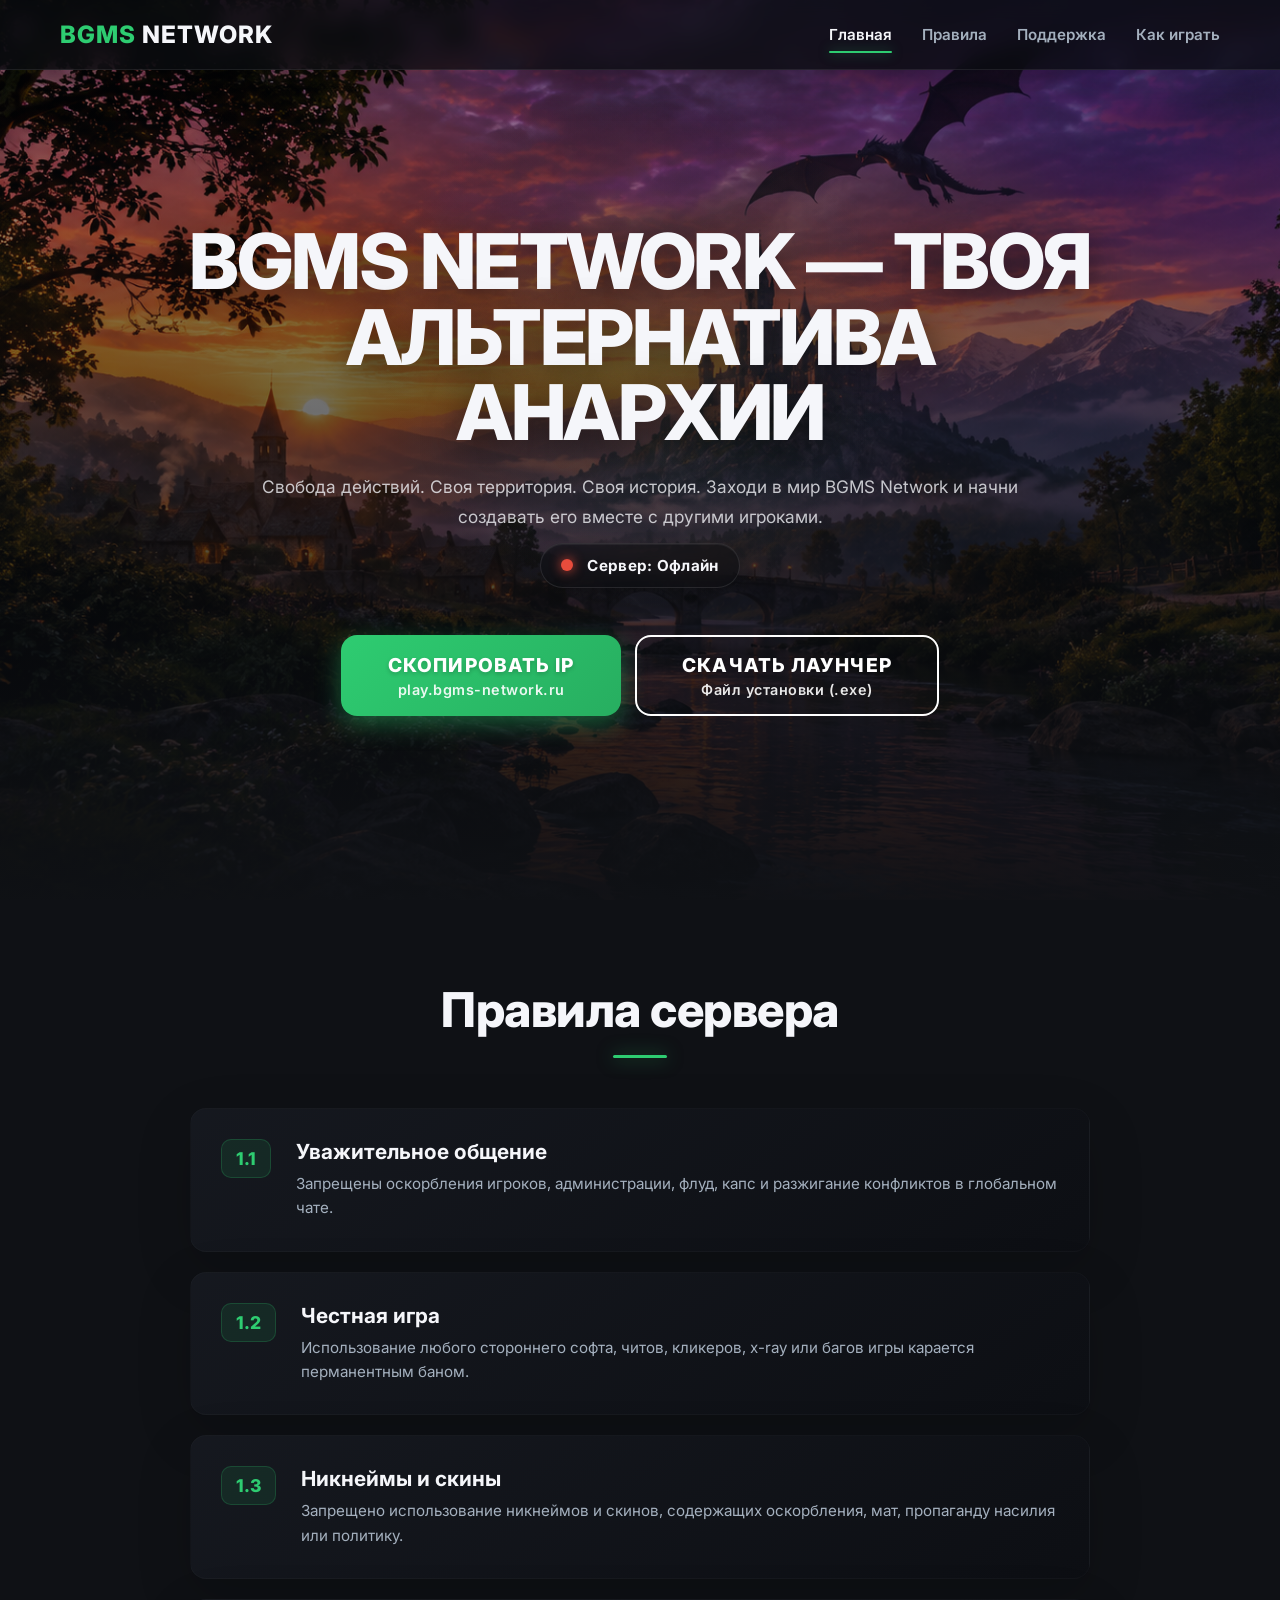
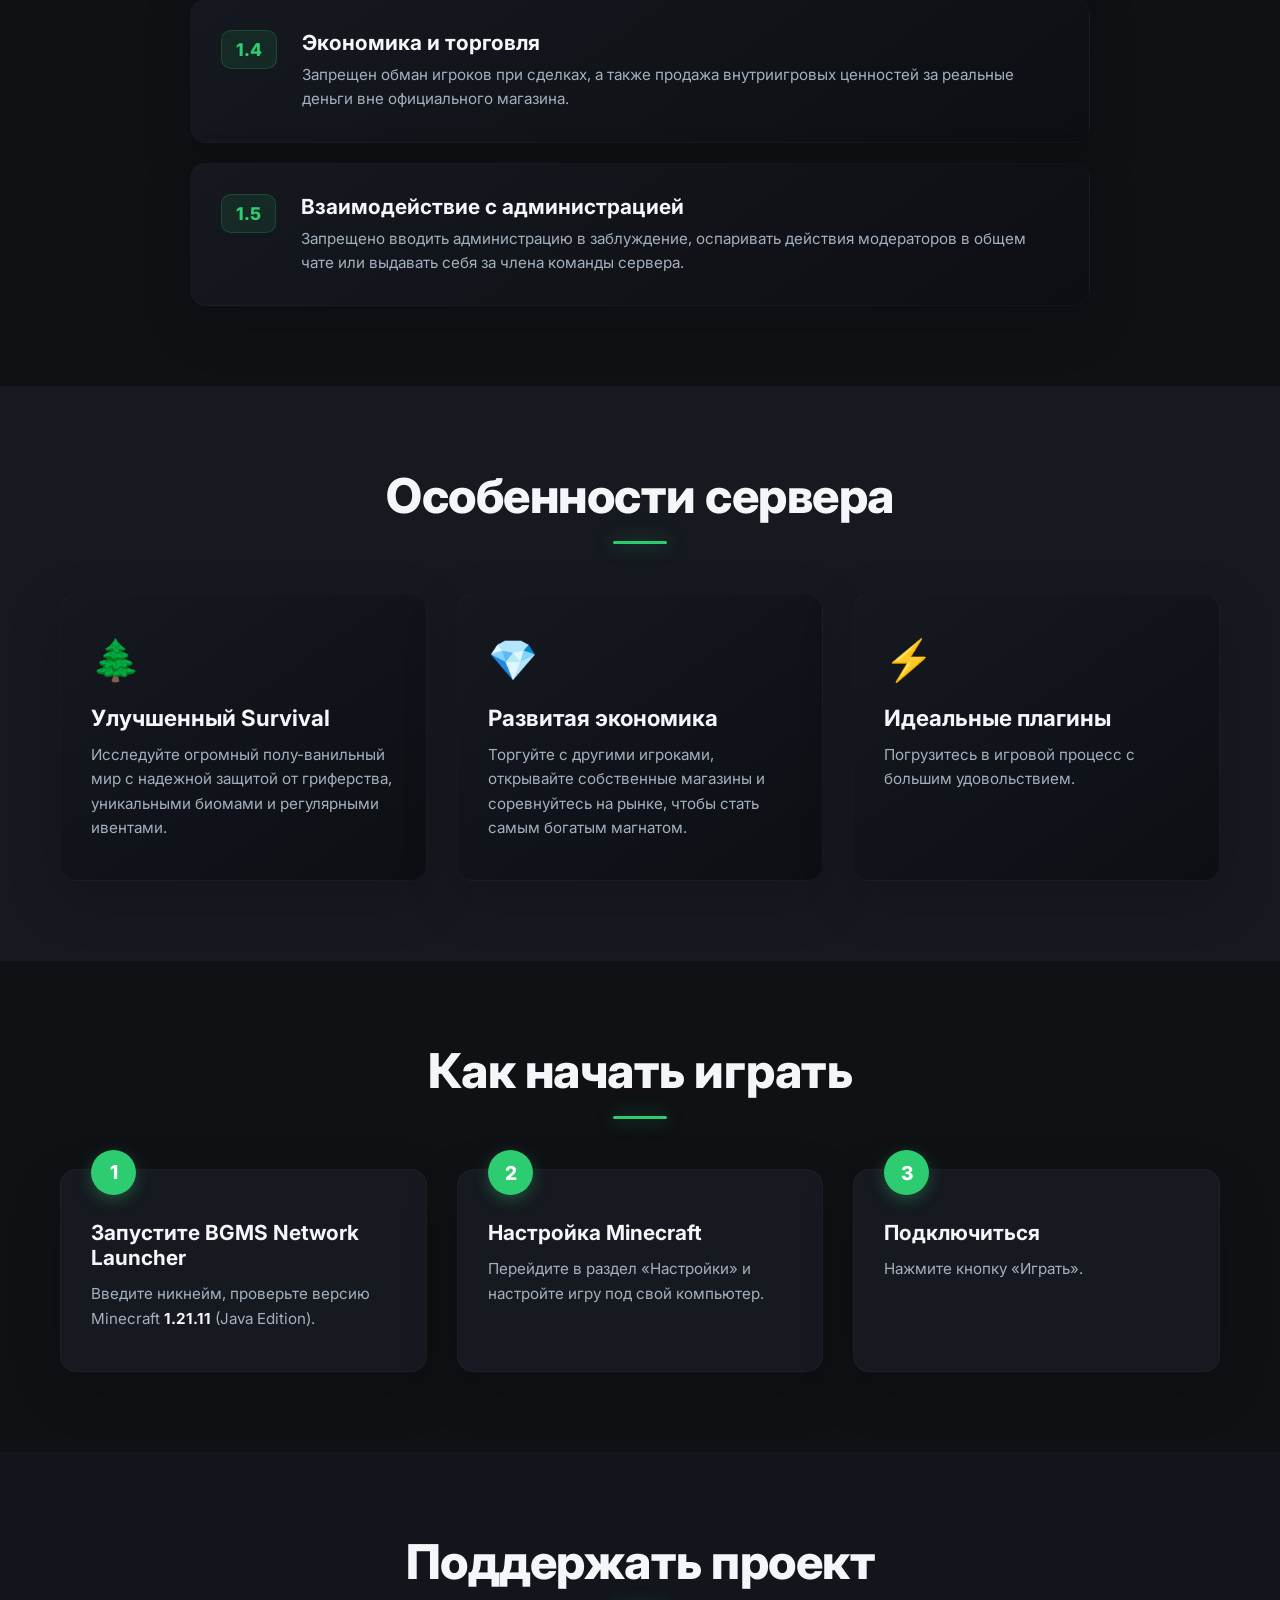
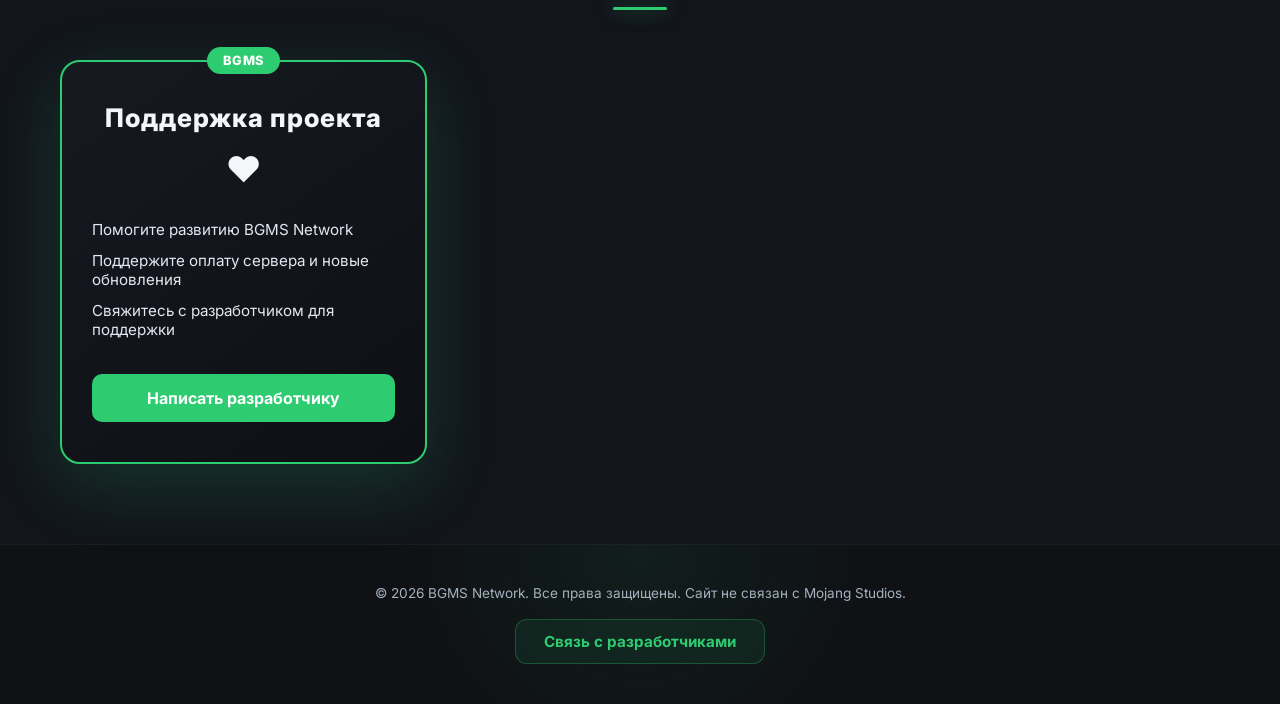
==== index.html @ 066d8127 "Update index.html" ====
<!DOCTYPE html>
<html lang="ru">
<head>
    <meta charset="UTF-8">
    <meta name="viewport" content="width=device-width, initial-scale=1.0">

    <!-- SEO -->
    <title>BGMS Network — Анархия Minecraft 1.21.11</title>
    <meta name="description" content="BGMS Network — анархия-сервер Minecraft 1.21.11. IP: play.bgms-network.ru. Свобода, экономика, PvP, гриферство.">
    <meta name="keywords" content="Minecraft, анархия, BGMS, сервер, 1.21.11, PvP, play.bgms-network.ru">
    <meta name="author" content="BGMS Network">
    <meta name="theme-color" content="#0f1115">

    <!-- Open Graph -->
    <meta property="og:type" content="website">
    <meta property="og:title" content="BGMS Network — Анархия Minecraft">
    <meta property="og:description" content="Свобода действий. Своя территория. Своя история. IP: play.bgms-network.ru">
    <meta property="og:image" content="https://bgms-network.ru/preview.png">
    <meta property="og:url" content="https://bgms-network.ru">

    <!-- Twitter Card -->
    <meta name="twitter:card" content="summary_large_image">
    <meta name="twitter:title" content="BGMS Network — Анархия Minecraft">
    <meta name="twitter:description" content="Свобода действий. Своя территория. Своя история.">
    <meta name="twitter:image" content="https://bgms-network.ru/preview.png">

    <!-- Favicon -->
    <link rel="icon" type="image/svg+xml" href="data:image/svg+xml,%3Csvg xmlns='http://www.w3.org/2000/svg' viewBox='0 0 128 128'%3E%3Crect width='128' height='128' rx='24' fill='%230f1115'/%3E%3Ctext x='64' y='76' text-anchor='middle' font-family='Arial,sans-serif' font-size='38' font-weight='800' fill='%232ecc71'%3EBGMS%3C/text%3E%3C/svg%3E">

    <!-- Google Fonts -->
    <link rel="preconnect" href="https://fonts.googleapis.com">
    <link rel="preconnect" href="https://fonts.gstatic.com" crossorigin>
    <link href="https://fonts.googleapis.com/css2?family=Inter:wght@400;600;800&display=swap" rel="stylesheet">

    <link rel="stylesheet" href="style.css">
</head>
<body>
    <header class="main-header">
        <div class="header-container">
            <div class="logo">
                <span class="logo-highlight">BGMS</span> Network
            </div>
            <nav class="nav-menu">
                <a href="#home" class="nav-link active">Главная</a>
                <a href="#rules" class="nav-link">Правила</a>
                <a href="#donate" class="nav-link">Поддержка</a>
                <a href="#how-to-join" class="nav-link">Как играть</a>
            </nav>
        </div>
    </header>

    <section id="home" class="hero-section">
        <div class="hero-overlay"></div>
        <div class="hero-content">
            <h1 class="hero-title">BGMS NETWORK — ТВОЯ АЛЬТЕРНАТИВА АНАРХИИ</h1>
            <p class="hero-subtitle">Свобода действий. Своя территория. Своя история. Заходи в мир BGMS Network и начни создавать его вместе с другими игроками.</p>

            <div class="counter-container">
                <div class="player-counter">
                    <span class="pulse-dot" id="status-dot"></span>
                    <span class="counter-text" id="server-status">Загрузка статуса...</span>
                </div>
            </div>

            <div class="cta-buttons-group">
                <div class="button-container">
                    <button class="btn-copy-ip" id="copyIpBtn" onclick="copyServerIP()">
                        <span class="btn-text">СКОПИРОВАТЬ IP</span>
                        <span class="server-ip" id="ip-display">play.bgms-network.ru</span>
                    </button>
                </div>
                <div class="button-container">
                    <a href="https://github.com/BGMSNetwork/BGMS.Network/releases/latest/download/BGMS.installer.exe"
                       class="btn-launcher"
                       download
                       rel="noopener noreferrer">
                        <span class="launcher-btn-text">Скачать лаунчер</span>
                        <span class="launcher-btn-sub">Файл установки (.exe)</span>
                    </a>
                </div>
            </div>
        </div>
    </section>

    <section id="rules" class="rules-section">
        <div class="section-container">
            <h2 class="section-title">Правила сервера</h2>
            <div class="rules-container">
                <div class="rule-item">
                    <div class="rule-num">1.1</div>
                    <div class="rule-content">
                        <h3>Уважительное общение</h3>
                        <p>Запрещены оскорбления игроков, администрации, флуд, капс и разжигание конфликтов в глобальном чате.</p>
                    </div>
                </div>
                <div class="rule-item">
                    <div class="rule-num">1.2</div>
                    <div class="rule-content">
                        <h3>Честная игра</h3>
                        <p>Использование любого стороннего софта, читов, кликеров, x-ray или багов игры карается перманентным баном.</p>
                    </div>
                </div>
                <div class="rule-item">
                    <div class="rule-num">1.3</div>
                    <div class="rule-content">
                        <h3>Никнеймы и скины</h3>
                        <p>Запрещено использование никнеймов и скинов, содержащих оскорбления, мат, пропаганду насилия или политику.</p>
                    </div>
                </div>
                <div class="rule-item">
                    <div class="rule-num">1.4</div>
                    <div class="rule-content">
                        <h3>Экономика и торговля</h3>
                        <p>Запрещен обман игроков при сделках, а также продажа внутриигровых ценностей за реальные деньги вне официального магазина.</p>
                    </div>
                </div>
                <div class="rule-item">
                    <div class="rule-num">1.5</div>
                    <div class="rule-content">
                        <h3>Взаимодействие с администрацией</h3>
                        <p>Запрещено вводить администрацию в заблуждение, оспаривать действия модераторов в общем чате или выдавать себя за члена команды сервера.</p>
                    </div>
                </div>
            </div>
        </div>
    </section>

    <section id="features" class="features-section">
        <div class="section-container">
            <h2 class="section-title">Особенности сервера</h2>
            <div class="features-grid">
                <div class="feature-card">
                    <div class="feature-icon">🌲</div>
                    <h3 class="feature-name">Улучшенный Survival</h3>
                    <p class="feature-desc">Исследуйте огромный полу-ванильный мир с надежной защитой от гриферства, уникальными биомами и регулярными ивентами.</p>
                </div>
                <div class="feature-card">
                    <div class="feature-icon">💎</div>
                    <h3 class="feature-name">Развитая экономика</h3>
                    <p class="feature-desc">Торгуйте с другими игроками, открывайте собственные магазины и соревнуйтесь на рынке, чтобы стать самым богатым магнатом.</p>
                </div>
                <div class="feature-card">
                    <div class="feature-icon">⚡</div>
                    <h3 class="feature-name">Идеальные плагины</h3>
                    <p class="feature-desc">Погрузитесь в игровой процесс с большим удовольствием.</p>
                </div>
            </div>
        </div>
    </section>

    <section id="how-to-join" class="join-section">
        <div class="section-container">
            <h2 class="section-title">Как начать играть</h2>
            <div class="steps-container">
                <div class="step-card">
                    <div class="step-number">1</div>
                    <h3 class="step-title">Запустите BGMS Network Launcher</h3>
                    <p class="step-desc">Введите никнейм, проверьте версию Minecraft <b>1.21.11</b> (Java Edition).</p>
                </div>
                <div class="step-card">
                    <div class="step-number">2</div>
                    <h3 class="step-title">Настройка Minecraft</h3>
                    <p class="step-desc">Перейдите в раздел «Настройки» и настройте игру под свой компьютер.</p>
                </div>
                <div class="step-card">
                    <div class="step-number">3</div>
                    <h3 class="step-title">Подключиться</h3>
                    <p class="step-desc">Нажмите кнопку «Играть».</p>
                </div>
            </div>
        </div>
    </section>

    <section id="donate" class="donate-section">
        <div class="section-container">
            <h2 class="section-title">Поддержать проект</h2>
            <div class="donate-grid">
                <div class="donate-card popular">
                    <div class="popular-tag">BGMS</div>
                    <div class="donate-badge">Поддержка проекта</div>
                    <div class="donate-price">❤️</div>
                    <ul class="donate-features">
                        <li>Помогите развитию BGMS Network</li>
                        <li>Поддержите оплату сервера и новые обновления</li>
                        <li>Свяжитесь с разработчиком для поддержки</li>
                    </ul>
                    <a class="btn-buy" href="https://t.me/haistevich" target="_blank" rel="noopener noreferrer">Написать разработчику</a>
                </div>
            </div>
        </div>
    </section>

    <footer class="main-footer">
        <p>&copy; 2026 BGMS Network. Все права защищены. Сайт не связан с Mojang Studios.</p>
        <a href="https://t.me/bgms_network" class="footer-contact-btn" target="_blank" rel="noopener noreferrer">
            <span>Связь с разработчиками</span>
        </a>
    </footer>

    <script>
        /* ===== КОНФИГ ===== */
        const SERVER_DOMAIN = "play.bgms-network.ru";
        const SERVER_PORT = 25565;
        const SERVER_FULL = SERVER_DOMAIN;
        const STATUS_REFRESH_MS = 60000;

        /* ===== КОПИРОВАНИЕ IP ===== */
        function copyServerIP() {
            const showCopied = () => {
                const ipEl = document.getElementById('ip-display');
                if (!ipEl) return;
                const original = ipEl.innerText;
                ipEl.innerText = "IP скопирован!";
                ipEl.style.color = "#2ecc71";
                setTimeout(() => {
                    ipEl.innerText = original;
                    ipEl.style.color = "";
                }, 2000);
            };

            const fallbackCopy = () => {
                const ta = document.createElement('textarea');
                ta.value = SERVER_FULL;
                ta.style.position = 'fixed';
                ta.style.opacity = '0';
                document.body.appendChild(ta);
                ta.select();
                try { document.execCommand('copy'); showCopied(); }
                catch (e) { console.error('Copy failed', e); }
                document.body.removeChild(ta);
            };

            if (navigator.clipboard && window.isSecureContext) {
                navigator.clipboard.writeText(SERVER_FULL).then(showCopied).catch(fallbackCopy);
            } else {
                fallbackCopy();
            }
        }

        /* ===== СТАТУС СЕРВЕРА (2 API + fallback) ===== */
        async function fetchStatus(host, port) {
            // API 1: mcsrvstat.us
            try {
                const r = await fetch(`https://api.mcsrvstat.us/3/${host}:${port}`, { cache: 'no-store' });
                if (r.ok) {
                    const d = await r.json();
                    if (typeof d.online === 'boolean') {
                        return {
                            online: d.online,
                            players: d.players ? { online: d.players.online, max: d.players.max } : null
                        };
                    }
                }
            } catch (e) { /* ignore */ }

            // API 2: mcstatus.io (fallback)
            try {
                const r = await fetch(`https://api.mcstatus.io/v2/status/java/${host}:${port}`, { cache: 'no-store' });
                if (r.ok) {
                    const d = await r.json();
                    return {
                        online: d.online,
                        players: d.players ? { online: d.players.online, max: d.players.max } : null
                    };
                }
            } catch (e) { /* ignore */ }

            return { online: false };
        }

        function setStatus(online, onlinePlayers = 0, maxPlayers = 0) {
            const textEl = document.getElementById('server-status');
            const dotEl = document.getElementById('status-dot');
            if (!textEl || !dotEl) return;

            if (online) {
                textEl.innerHTML = `В сети: <strong>${onlinePlayers}/${maxPlayers}</strong> игроков`;
                dotEl.style.backgroundColor = '#2ecc71';
                dotEl.style.boxShadow = '0 0 12px #2ecc71';
                dotEl.classList.remove('offline');
            } else {
                textEl.innerHTML = `Сервер: <strong>Офлайн</strong>`;
                dotEl.style.backgroundColor = '#e74c3c';
                dotEl.style.boxShadow = '0 0 12px #e74c3c';
                dotEl.classList.add('offline');
            }
        }

        async function updateServerStatus() {
            const data = await fetchStatus(SERVER_DOMAIN, SERVER_PORT);
            if (data.online) {
                const p = data.players || { online: 0, max: 0 };
                setStatus(true, p.online, p.max);
            } else {
                setStatus(false);
            }
        }

        updateServerStatus();
        setInterval(updateServerStatus, STATUS_REFRESH_MS);
    </script>
</body>
</html>
---- style.css ----
/* ===== БАЗА ===== */
:root {
    --bg-dark: #0f1115;
    --bg-card: #161920;
    --bg-nav: rgba(15, 17, 21, 0.95);
    --primary: #2ecc71;
    --primary-hover: #27ae60;
    --text-main: #f5f6fa;
    --text-muted: #a4b0be;
    --font-sans: 'Inter', sans-serif;
    --transition-smooth: all 0.3s cubic-bezier(0.4, 0, 0.2, 1);
}

* {
    margin: 0;
    padding: 0;
    box-sizing: border-box;
}

html {
    scroll-behavior: smooth;
    font-family: var(--font-sans);
    background-color: var(--bg-dark);
    color: var(--text-main);
}

body {
    overflow-x: hidden;
    background: radial-gradient(circle at 50% -10%, rgba(46, 204, 113, .10), transparent 34%), var(--bg-dark);
}

.section-container {
    max-width: 1200px;
    margin: 0 auto;
    padding: 80px 20px;
}

.section-title {
    font-size: clamp(2rem, 4vw, 3rem);
    font-weight: 800;
    text-align: center;
    margin-bottom: 50px;
    letter-spacing: -0.5px;
}

.section-title::after {
    content: "";
    display: block;
    width: 54px;
    height: 3px;
    margin: 16px auto 0;
    border-radius: 99px;
    background: var(--primary);
    box-shadow: 0 0 18px rgba(46, 204, 113, .55);
}

/* ===== ХЕДЕР ===== */
.main-header {
    position: fixed;
    top: 0;
    left: 0;
    width: 100%;
    background: rgba(10, 12, 16, .78);
    backdrop-filter: blur(10px);
    z-index: 1000;
    border-bottom: 1px solid rgba(255, 255, 255, .08);
    box-shadow: 0 12px 40px rgba(0, 0, 0, .18);
}

.header-container {
    max-width: 1200px;
    margin: 0 auto;
    padding: 20px;
    display: flex;
    justify-content: space-between;
    align-items: center;
}

.logo {
    font-size: 1.5rem;
    font-weight: 800;
    letter-spacing: 1px;
    text-transform: uppercase;
}

.logo-highlight {
    color: var(--primary);
}

.nav-menu {
    display: flex;
    gap: 30px;
}

.nav-link {
    color: var(--text-muted);
    text-decoration: none;
    font-weight: 600;
    font-size: 0.95rem;
    transition: var(--transition-smooth);
    position: relative;
}

.nav-link::after {
    content: "";
    position: absolute;
    left: 0;
    right: 0;
    bottom: -9px;
    height: 2px;
    border-radius: 99px;
    background: var(--primary);
    transform: scaleX(0);
    transition: transform .25s ease;
    box-shadow: 0 0 12px rgba(46, 204, 113, .55);
}

.nav-link:hover,
.nav-link.active {
    color: var(--text-main);
}

.nav-link:hover::after,
.nav-link.active::after {
    transform: scaleX(1);
}

/* ===== HERO ===== */
.hero-section {
    position: relative;
    min-height: 100vh;
    display: flex;
    align-items: center;
    justify-content: center;
    text-align: center;
    padding: 120px 20px 80px;
    /* ИСПРАВЛЕНО: градиент как fallback + картинка сверху */
    background-color: #1a1d24;
    background-image: url('landscape.png'), linear-gradient(135deg, #e67e22 0%, #8e44ad 100%);
    background-size: cover, cover;
    background-position: center, center;
    background-repeat: no-repeat, no-repeat;
    background-attachment: fixed, fixed;
}

.hero-overlay {
    position: absolute;
    top: 0;
    left: 0;
    width: 100%;
    height: 100%;
    background:
        radial-gradient(circle at 50% 38%, rgba(46, 204, 113, .08), transparent 32%),
        linear-gradient(180deg, rgba(8, 10, 14, .24), rgba(8, 10, 14, .72) 66%, rgba(15, 17, 21, .98));
    z-index: 1;
}

.hero-content {
    position: relative;
    max-width: 980px;
    padding: 32px 18px;
    z-index: 2;
    display: flex;
    flex-direction: column;
    align-items: center;
}

.hero-title {
    font-size: clamp(2.7rem, 6vw, 5.5rem);
    line-height: .98;
    letter-spacing: -2.5px;
    text-transform: uppercase;
    text-shadow: 0 8px 35px rgba(0, 0, 0, .55);
    margin-bottom: 22px;
    font-weight: 800;
}

.hero-subtitle {
    max-width: 760px;
    margin: 0 auto 10px;
    font-size: 1.08rem;
    line-height: 1.75;
    color: rgba(245, 246, 250, .78);
}

/* ===== СЧЁТЧИК ===== */
.counter-container {
    width: 100%;
    display: flex;
    justify-content: center;
    margin-bottom: 25px;
}

.player-counter {
    display: inline-flex;
    align-items: center;
    gap: 14px;
    padding: 12px 20px;
    border: 1px solid rgba(255, 255, 255, .10);
    border-radius: 999px;
    background: rgba(9, 12, 16, .48);
    backdrop-filter: blur(14px);
    box-shadow: inset 0 1px 0 rgba(255, 255, 255, .05), 0 10px 35px rgba(0, 0, 0, .22);
}

.counter-text {
    font-size: .95rem;
    font-weight: 700;
    letter-spacing: .3px;
}

.pulse-dot {
    width: 12px;
    height: 12px;
    border-radius: 50%;
    position: relative;
    background-color: #2ecc71;
    box-shadow: 0 0 10px #2ecc71, 0 0 20px #2ecc71;
    animation: glow-pulse 1.5s infinite alternate;
}

.pulse-dot.offline {
    background-color: #ff4757;
    box-shadow: 0 0 10px #ff4757;
    animation: none;
}

@keyframes glow-pulse {
    0% {
        transform: scale(0.9);
        box-shadow: 0 0 5px rgba(46, 204, 113, 0.6), 0 0 10px rgba(46, 204, 113, 0.4);
    }
    100% {
        transform: scale(1.1);
        box-shadow: 0 0 15px rgba(46, 204, 113, 1), 0 0 25px rgba(46, 204, 113, 0.8);
    }
}

/* ===== КНОПКИ CTA ===== */
.cta-buttons-group {
    display: flex;
    gap: 14px;
    justify-content: center;
    align-items: center;
    margin-top: 22px;
}

.btn-copy-ip,
.btn-launcher {
    position: relative;
    overflow: hidden;
    min-height: 76px;
    min-width: 280px;
    border-radius: 16px;
    display: flex;
    flex-direction: column;
    align-items: center;
    justify-content: center;
    font-family: var(--font-sans);
    transition: all 0.3s cubic-bezier(0.4, 0, 0.2, 1);
}

.btn-copy-ip {
    background: linear-gradient(135deg, #2ecc71, #27ae60);
    color: #ffffff;
    border: none;
    cursor: pointer;
    padding: 18px 45px;
    box-shadow: 0 8px 25px rgba(46, 204, 113, 0.4);
}

.btn-copy-ip:hover {
    transform: translateY(-4px);
    box-shadow: 0 15px 35px rgba(46, 204, 113, 0.6);
    filter: brightness(1.1);
}

.btn-launcher {
    background: transparent;
    color: #ffffff;
    border: 2px solid #ffffff;
    padding: 16px 45px;
    cursor: pointer;
    text-decoration: none;
    outline: none;
}

.btn-launcher:hover {
    background-color: #ffffff;
    color: #12151c;
    transform: translateY(-4px);
    box-shadow: 0 15px 30px rgba(255, 255, 255, 0.2);
}

.btn-copy-ip:active,
.btn-launcher:active {
    transform: translateY(-1px);
}

.btn-copy-ip::before,
.btn-launcher::before {
    content: "";
    position: absolute;
    inset: 0;
    background: linear-gradient(110deg, transparent 25%, rgba(255, 255, 255, .16) 48%, transparent 70%);
    transform: translateX(-120%);
    transition: transform .65s ease;
}

.btn-copy-ip:hover::before,
.btn-launcher:hover::before {
    transform: translateX(120%);
}

.btn-text,
.launcher-btn-text {
    font-size: 1.2rem;
    font-weight: 800;
    text-transform: uppercase;
    letter-spacing: 1.1px;
    text-shadow: 0 2px 4px rgba(0, 0, 0, 0.2);
    position: relative;
    z-index: 1;
}

.server-ip,
.launcher-btn-sub {
    font-size: 0.9rem;
    opacity: 0.9;
    margin-top: 4px;
    font-weight: 600;
    letter-spacing: 0.5px;
    position: relative;
    z-index: 1;
}

/* ===== ПРАВИЛА ===== */
.rules-section {
    background-color: var(--bg-dark);
}

.rules-container {
    max-width: 900px;
    margin: 0 auto;
    display: flex;
    flex-direction: column;
    gap: 20px;
}

.rule-item {
    display: flex;
    align-items: flex-start;
    gap: 25px;
    background: linear-gradient(145deg, rgba(22, 25, 32, .97), rgba(13, 15, 20, .97));
    padding: 30px;
    border-radius: 16px;
    border: 1px solid rgba(255, 255, 255, 0.02);
    transition: var(--transition-smooth);
    box-shadow: 0 18px 55px rgba(0, 0, 0, .16);
    backdrop-filter: blur(10px);
}

.rule-item:hover {
    border-color: rgba(46, 204, 113, 0.15);
    transform: translateX(5px);
}

.rule-num {
    background-color: rgba(46, 204, 113, 0.1);
    color: var(--primary);
    font-weight: 800;
    font-size: 1.1rem;
    padding: 8px 14px;
    border-radius: 10px;
    border: 1px solid rgba(46, 204, 113, 0.2);
    white-space: nowrap;
}

.rule-content h3 {
    font-size: 1.3rem;
    font-weight: 700;
    margin-bottom: 8px;
    color: var(--text-main);
}

.rule-content p {
    color: var(--text-muted);
    font-size: 0.95rem;
    line-height: 1.6;
}

/* ===== ФИЧИ ===== */
.features-section {
    background-color: var(--bg-card);
}

.features-grid {
    display: grid;
    grid-template-columns: repeat(3, 1fr);
    gap: 30px;
}

.feature-card {
    background: linear-gradient(145deg, rgba(22, 25, 32, .97), rgba(13, 15, 20, .97));
    padding: 40px 30px;
    border-radius: 16px;
    border: 1px solid rgba(255, 255, 255, 0.03);
    transition: var(--transition-smooth);
    box-shadow: 0 18px 55px rgba(0, 0, 0, .16);
    backdrop-filter: blur(10px);
}

.feature-card:hover {
    transform: translateY(-5px);
    border-color: rgba(46, 204, 113, 0.2);
    box-shadow: 0 24px 65px rgba(0, 0, 0, .28);
}

.feature-icon {
    font-size: 2.5rem;
    margin-bottom: 20px;
}

.feature-name {
    font-size: 1.4rem;
    font-weight: 700;
    margin-bottom: 12px;
}

.feature-desc {
    color: var(--text-muted);
    font-size: 0.95rem;
    line-height: 1.6;
}

/* ===== ШАГИ ===== */
.steps-container {
    display: flex;
    justify-content: space-between;
    gap: 30px;
}

.step-card {
    flex: 1;
    background-color: var(--bg-card);
    padding: 40px 30px;
    border-radius: 16px;
    position: relative;
    border: 1px solid rgba(255, 255, 255, 0.03);
    box-shadow: 0 18px 55px rgba(0, 0, 0, .16);
    backdrop-filter: blur(10px);
    transition: var(--transition-smooth);
}

.step-card:hover {
    box-shadow: 0 24px 65px rgba(0, 0, 0, .28);
}

.step-number {
    position: absolute;
    top: -20px;
    left: 30px;
    width: 45px;
    height: 45px;
    background-color: var(--primary);
    color: #fff;
    font-weight: 800;
    font-size: 1.2rem;
    display: flex;
    align-items: center;
    justify-content: center;
    border-radius: 50%;
    box-shadow: 0 5px 15px rgba(46, 204, 113, 0.3);
}

.step-title {
    font-size: 1.3rem;
    font-weight: 700;
    margin-top: 10px;
    margin-bottom: 12px;
}

.step-desc {
    color: var(--text-muted);
    font-size: 0.95rem;
    line-height: 1.6;
}

.step-desc b {
    color: var(--text-main);
}

/* ===== ДОНАТ ===== */
.donate-section {
    background-color: #12151c;
}

.donate-grid {
    display: grid;
    grid-template-columns: repeat(3, 1fr);
    gap: 30px;
    align-items: stretch;
}

.donate-card {
    background: linear-gradient(145deg, rgba(22, 25, 32, .97), rgba(13, 15, 20, .97));
    border-radius: 20px;
    padding: 40px 30px;
    border: 1px solid rgba(255, 255, 255, 0.02);
    display: flex;
    flex-direction: column;
    align-items: center;
    text-align: center;
    position: relative;
    transition: var(--transition-smooth);
    box-shadow: 0 18px 55px rgba(0, 0, 0, .16);
    backdrop-filter: blur(10px);
}

.donate-card:hover {
    transform: translateY(-8px);
    border-color: rgba(255, 255, 255, 0.08);
    box-shadow: 0 24px 65px rgba(0, 0, 0, .28);
}

.donate-card.popular {
    border: 2px solid var(--primary);
    box-shadow: 0 20px 70px rgba(46, 204, 113, .18);
    background-color: #1a1e27;
}

.popular-tag {
    position: absolute;
    top: -15px;
    background-color: var(--primary);
    color: #fff;
    font-size: 0.8rem;
    font-weight: 800;
    text-transform: uppercase;
    padding: 6px 16px;
    border-radius: 50px;
    letter-spacing: 0.5px;
}

.donate-badge {
    font-size: 1.6rem;
    font-weight: 800;
    letter-spacing: 1px;
    margin-bottom: 15px;
}

.donate-price {
    font-size: 2.2rem;
    font-weight: 800;
    color: var(--text-main);
    margin-bottom: 30px;
}

.donate-price span {
    font-size: 1rem;
    color: var(--text-muted);
    font-weight: 400;
}

.donate-features {
    list-style: none;
    width: 100%;
    margin-bottom: 35px;
    display: flex;
    flex-direction: column;
    gap: 12px;
    text-align: left;
}

.donate-features li {
    font-size: 0.95rem;
    color: #e2e8f0;
}

.btn-buy {
    width: 100%;
    padding: 14px;
    border-radius: 10px;
    border: 1px solid rgba(255, 255, 255, 0.1);
    background-color: rgba(255, 255, 255, 0.03);
    color: var(--text-main);
    font-family: var(--font-sans);
    font-size: 1rem;
    font-weight: 700;
    cursor: pointer;
    margin-top: auto;
    transition: var(--transition-smooth);
    text-decoration: none;
    display: inline-block;
    text-align: center;
}

.donate-card:hover .btn-buy {
    background-color: var(--text-main);
    color: var(--bg-dark);
}

.donate-card.popular .btn-buy {
    background-color: var(--primary);
    color: #fff;
    border: none;
}

.donate-card.popular:hover .btn-buy {
    background-color: var(--primary-hover);
}

/* ===== ФУТЕР ===== */
.main-footer {
    text-align: center;
    padding: 40px 20px;
    border-top: 1px solid rgba(255, 255, 255, 0.05);
    background: radial-gradient(circle at 50% 0, rgba(46, 204, 113, .07), transparent 35%), var(--bg-dark);
}

.main-footer p {
    color: var(--text-muted);
    font-size: 0.85rem;
    margin-bottom: 18px;
}

/* ИСПРАВЛЕНО: добавлен стиль для кнопки футера */
.footer-contact-btn {
    display: inline-block;
    padding: 12px 28px;
    border-radius: 12px;
    border: 1px solid rgba(46, 204, 113, 0.3);
    background: rgba(46, 204, 113, 0.08);
    color: var(--primary);
    font-weight: 700;
    font-size: 0.95rem;
    text-decoration: none;
    transition: var(--transition-smooth);
}

.footer-contact-btn:hover {
    background: var(--primary);
    color: #fff;
    transform: translateY(-2px);
    box-shadow: 0 10px 25px rgba(46, 204, 113, 0.3);
}

/* ===== АДАПТИВНОСТЬ ===== */
@media (max-width: 992px) {
    .features-grid {
        grid-template-columns: repeat(2, 1fr);
    }

    .steps-container {
        flex-direction: column;
        gap: 50px;
    }

    .donate-grid {
        grid-template-columns: 1fr;
        gap: 40px;
    }

    .hero-title {
        font-size: 2.8rem;
    }
}

@media (max-width: 768px) {
    .header-container {
        flex-direction: column;
        gap: 15px;
    }

    .nav-menu {
        gap: 20px;
        flex-wrap: wrap;
        justify-content: center;
    }

    .features-grid {
        grid-template-columns: 1fr;
    }

    .hero-title {
        font-size: 2.2rem;
        letter-spacing: -1.2px;
    }

    .hero-subtitle {
        font-size: .98rem;
        line-height: 1.6;
    }

    .player-counter {
        padding: 10px 15px;
    }

    .section-title {
        font-size: 2rem;
    }

    .cta-buttons-group {
        flex-direction: column;
        width: 100%;
    }

    .btn-copy-ip,
    .btn-launcher {
        width: 100%;
        min-width: unset;
    }
}

@media (max-width: 680px) {
    .server-mode-card {
        height: 130px;
    }
}
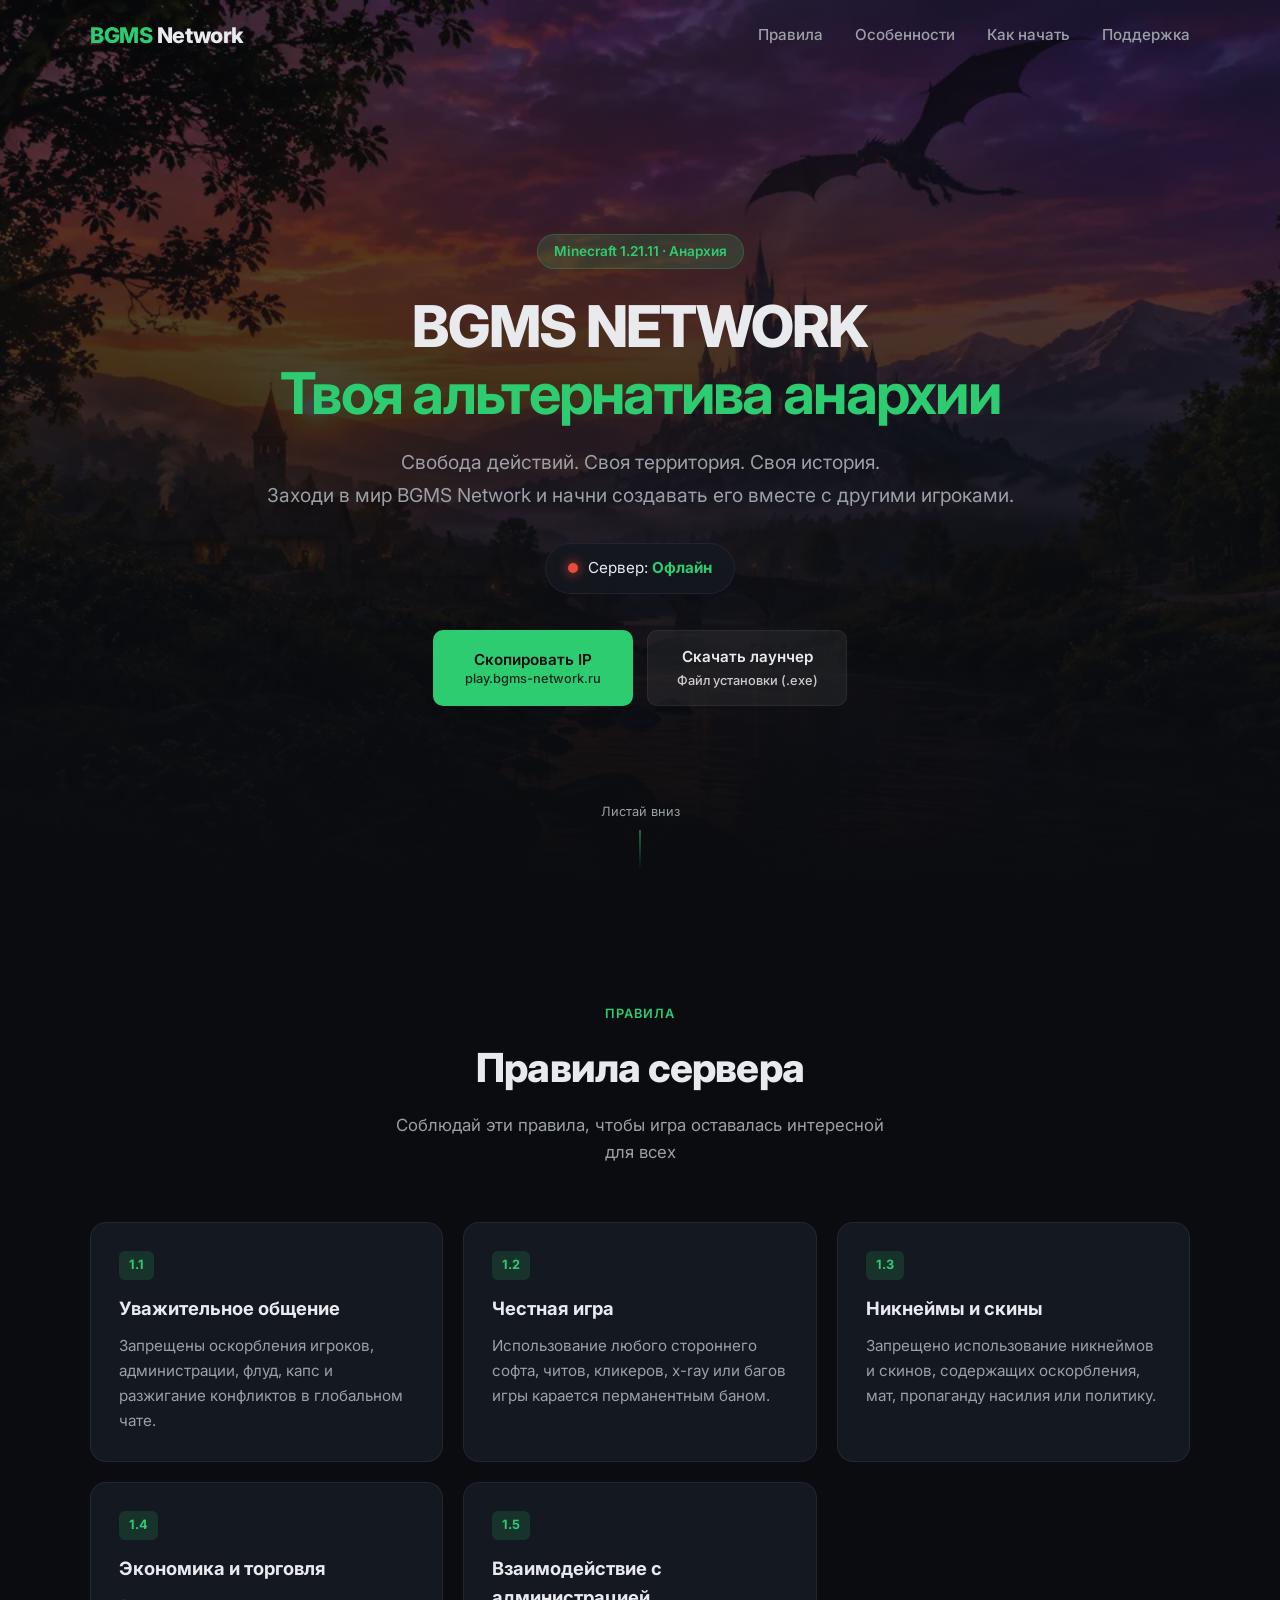
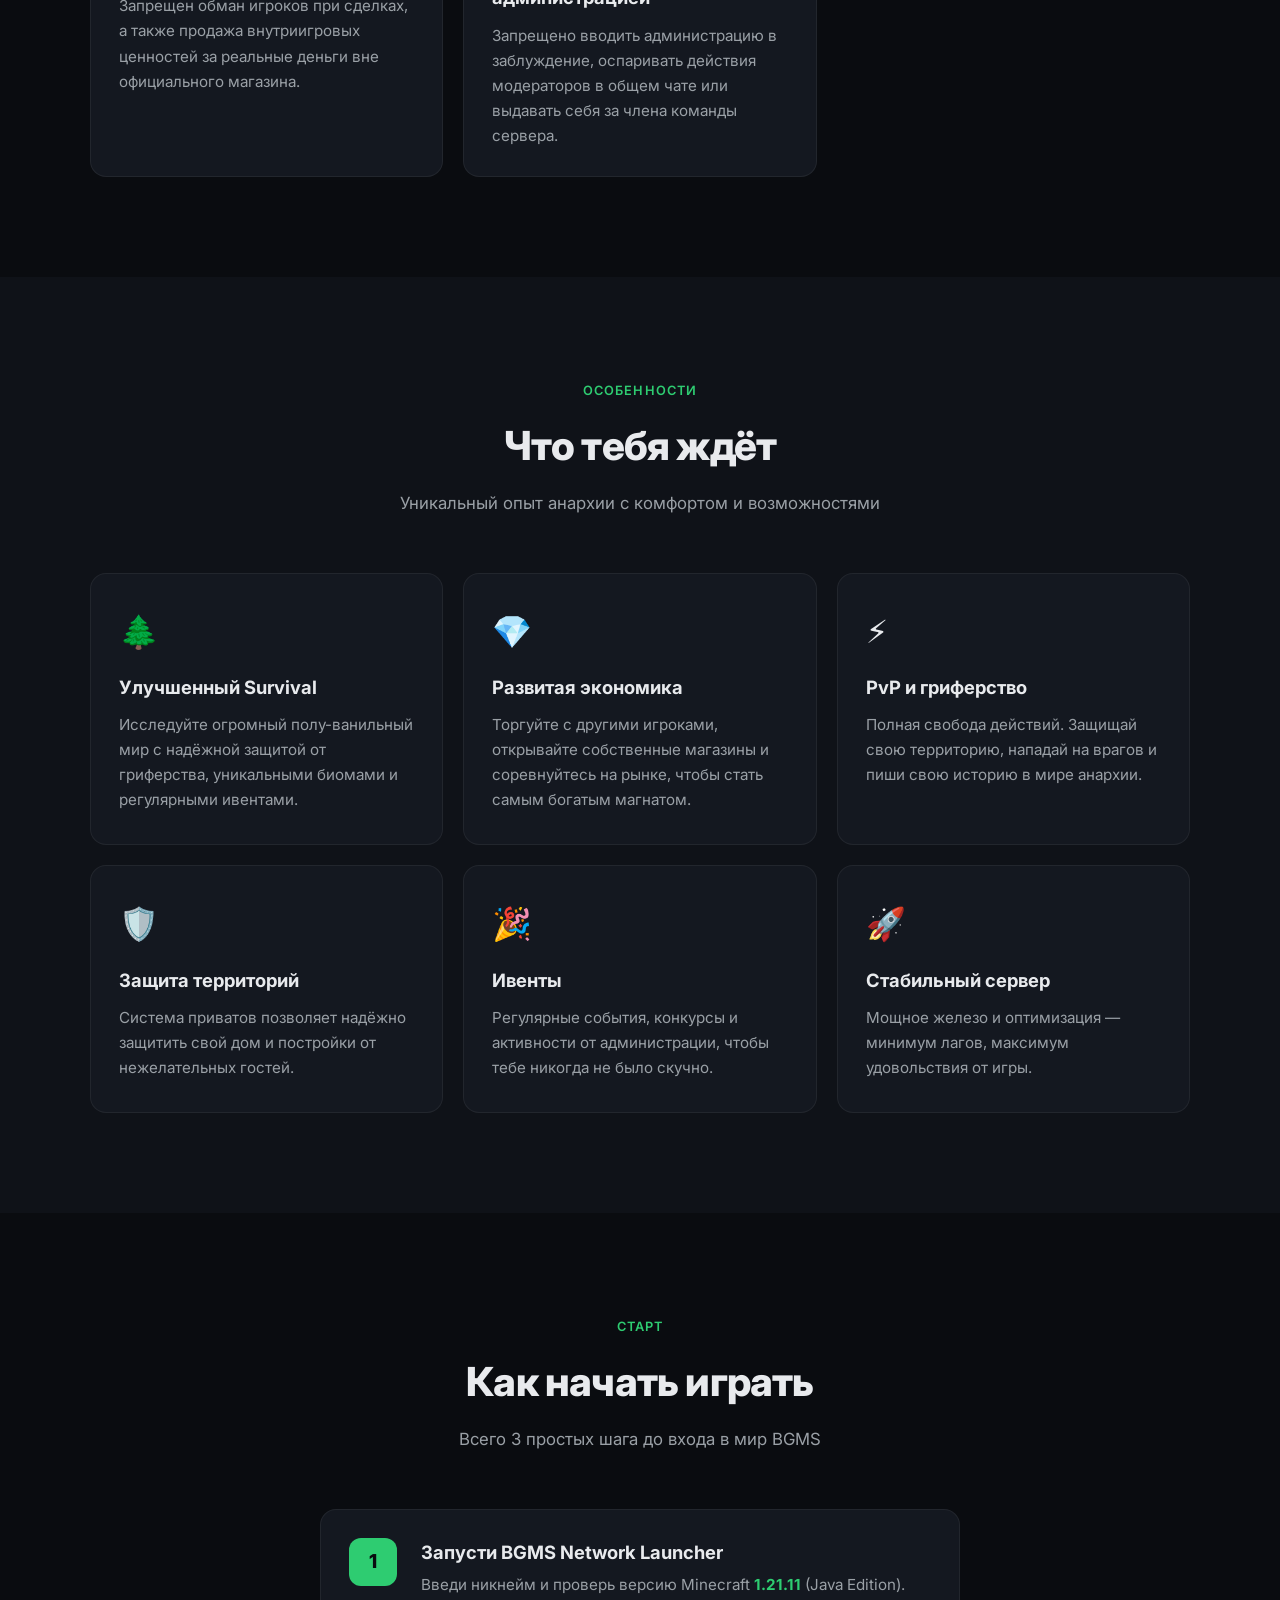
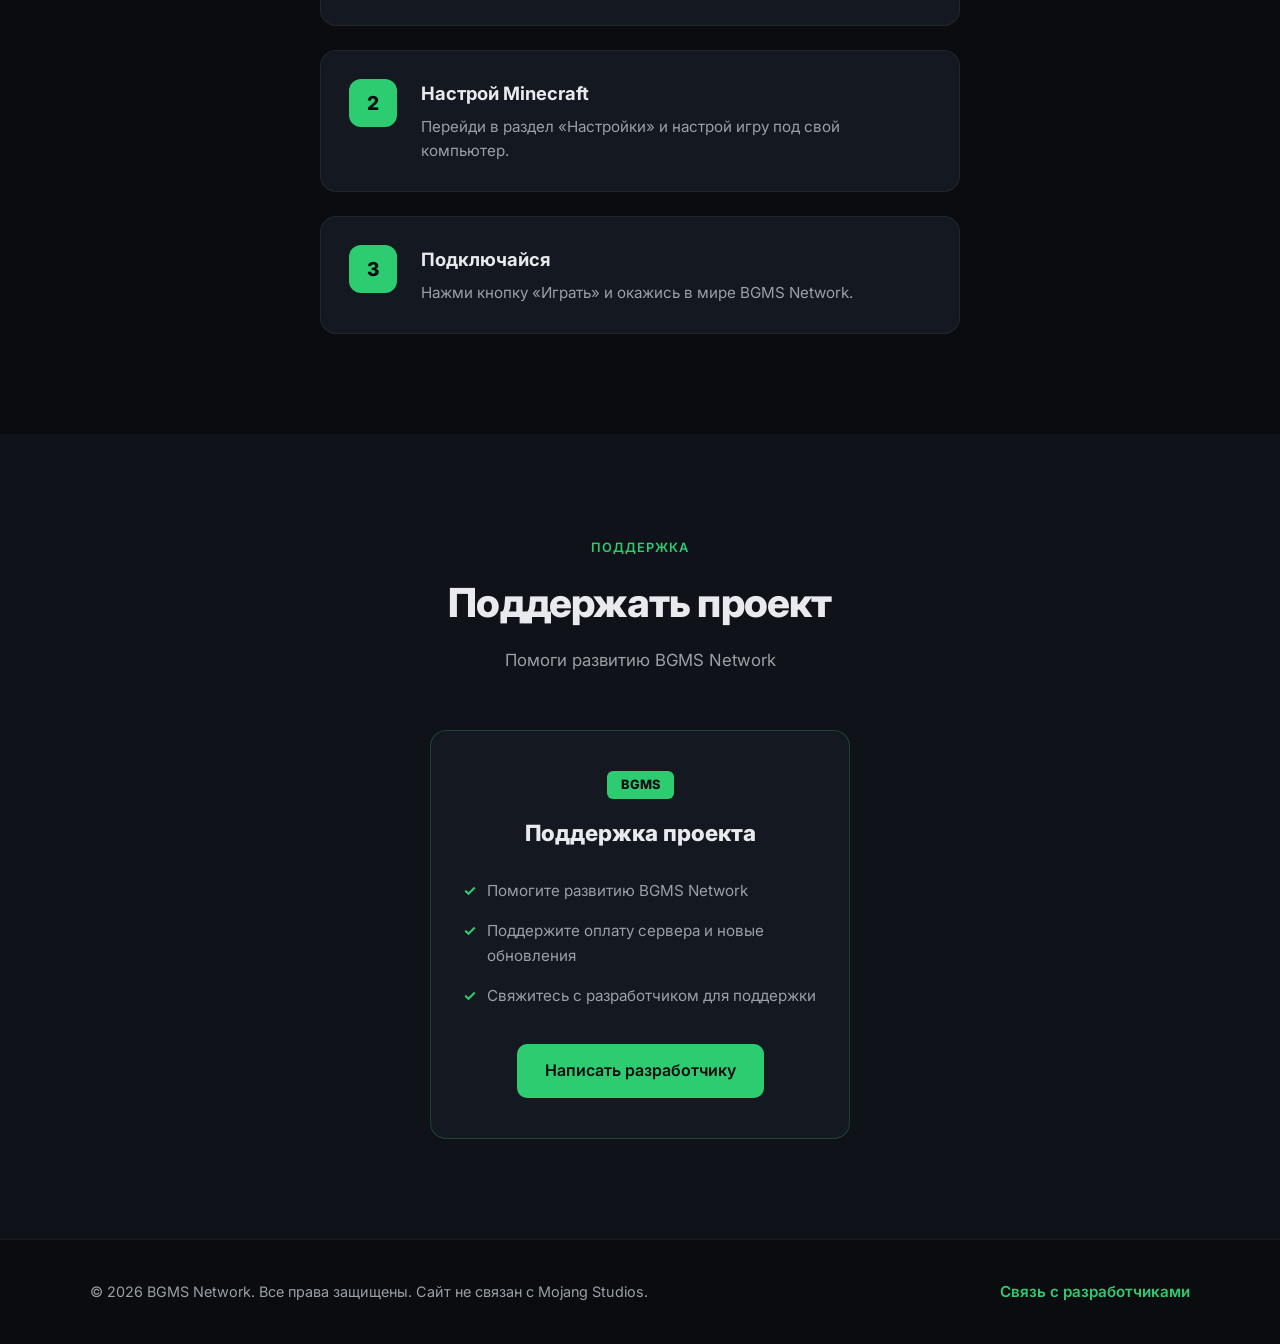
==== commit 0da0437f: "Update index.html" ====
--- a/index.html
+++ b/index.html
@@ -3,301 +3,228 @@
 <head>
     <meta charset="UTF-8">
     <meta name="viewport" content="width=device-width, initial-scale=1.0">
-
-    <!-- SEO -->
     <title>BGMS Network — Анархия Minecraft 1.21.11</title>
     <meta name="description" content="BGMS Network — анархия-сервер Minecraft 1.21.11. IP: play.bgms-network.ru. Свобода, экономика, PvP, гриферство.">
     <meta name="keywords" content="Minecraft, анархия, BGMS, сервер, 1.21.11, PvP, play.bgms-network.ru">
     <meta name="author" content="BGMS Network">
-    <meta name="theme-color" content="#0f1115">
-
-    <!-- Open Graph -->
+    <meta name="theme-color" content="#0a0c10">
+
     <meta property="og:type" content="website">
     <meta property="og:title" content="BGMS Network — Анархия Minecraft">
     <meta property="og:description" content="Свобода действий. Своя территория. Своя история. IP: play.bgms-network.ru">
-    <meta property="og:image" content="https://bgms-network.ru/preview.png">
     <meta property="og:url" content="https://bgms-network.ru">
 
-    <!-- Twitter Card -->
     <meta name="twitter:card" content="summary_large_image">
     <meta name="twitter:title" content="BGMS Network — Анархия Minecraft">
     <meta name="twitter:description" content="Свобода действий. Своя территория. Своя история.">
-    <meta name="twitter:image" content="https://bgms-network.ru/preview.png">
-
-    <!-- Favicon -->
-    <link rel="icon" type="image/svg+xml" href="data:image/svg+xml,%3Csvg xmlns='http://www.w3.org/2000/svg' viewBox='0 0 128 128'%3E%3Crect width='128' height='128' rx='24' fill='%230f1115'/%3E%3Ctext x='64' y='76' text-anchor='middle' font-family='Arial,sans-serif' font-size='38' font-weight='800' fill='%232ecc71'%3EBGMS%3C/text%3E%3C/svg%3E">
-
-    <!-- Google Fonts -->
+
+    <link rel="icon" type="image/svg+xml" href="data:image/svg+xml,%3Csvg xmlns='http://www.w3.org/2000/svg' viewBox='0 0 128 128'%3E%3Crect width='128' height='128' rx='24' fill='%230a0c10'/%3E%3Ctext x='64' y='78' text-anchor='middle' font-family='Arial,sans-serif' font-size='36' font-weight='800' fill='%232ecc71'%3EBGMS%3C/text%3E%3C/svg%3E">
+
     <link rel="preconnect" href="https://fonts.googleapis.com">
     <link rel="preconnect" href="https://fonts.gstatic.com" crossorigin>
-    <link href="https://fonts.googleapis.com/css2?family=Inter:wght@400;600;800&display=swap" rel="stylesheet">
-
-    <link rel="stylesheet" href="style.css">
+    <link href="https://fonts.googleapis.com/css2?family=Inter:wght@400;500;600;700;800&display=swap" rel="stylesheet">
+    <link rel="stylesheet" href="css/style.css">
 </head>
 <body>
-    <header class="main-header">
-        <div class="header-container">
-            <div class="logo">
-                <span class="logo-highlight">BGMS</span> Network
-            </div>
-            <nav class="nav-menu">
-                <a href="#home" class="nav-link active">Главная</a>
+    <header class="header" id="header">
+        <div class="container header-inner">
+            <a href="#" class="logo">
+                <span class="logo-accent">BGMS</span> Network
+            </a>
+            <nav class="nav" id="nav">
                 <a href="#rules" class="nav-link">Правила</a>
+                <a href="#features" class="nav-link">Особенности</a>
+                <a href="#howto" class="nav-link">Как начать</a>
                 <a href="#donate" class="nav-link">Поддержка</a>
-                <a href="#how-to-join" class="nav-link">Как играть</a>
             </nav>
+            <button class="burger" id="burger" aria-label="Меню">
+                <span></span><span></span><span></span>
+            </button>
         </div>
     </header>
 
-    <section id="home" class="hero-section">
+    <section class="hero" id="hero">
+        <div class="hero-bg"></div>
         <div class="hero-overlay"></div>
-        <div class="hero-content">
-            <h1 class="hero-title">BGMS NETWORK — ТВОЯ АЛЬТЕРНАТИВА АНАРХИИ</h1>
-            <p class="hero-subtitle">Свобода действий. Своя территория. Своя история. Заходи в мир BGMS Network и начни создавать его вместе с другими игроками.</p>
-
-            <div class="counter-container">
-                <div class="player-counter">
-                    <span class="pulse-dot" id="status-dot"></span>
-                    <span class="counter-text" id="server-status">Загрузка статуса...</span>
-                </div>
-            </div>
-
-            <div class="cta-buttons-group">
-                <div class="button-container">
-                    <button class="btn-copy-ip" id="copyIpBtn" onclick="copyServerIP()">
-                        <span class="btn-text">СКОПИРОВАТЬ IP</span>
-                        <span class="server-ip" id="ip-display">play.bgms-network.ru</span>
-                    </button>
-                </div>
-                <div class="button-container">
-                    <a href="https://github.com/BGMSNetwork/BGMS.Network/releases/latest/download/BGMS.installer.exe"
-                       class="btn-launcher"
-                       download
-                       rel="noopener noreferrer">
-                        <span class="launcher-btn-text">Скачать лаунчер</span>
-                        <span class="launcher-btn-sub">Файл установки (.exe)</span>
-                    </a>
-                </div>
-            </div>
-        </div>
-    </section>
-
-    <section id="rules" class="rules-section">
-        <div class="section-container">
-            <h2 class="section-title">Правила сервера</h2>
-            <div class="rules-container">
-                <div class="rule-item">
+        <div class="container hero-content">
+            <div class="hero-badge">Minecraft 1.21.11 · Анархия</div>
+            <h1 class="hero-title">
+                BGMS NETWORK<br>
+                <span class="hero-title-accent">Твоя альтернатива анархии</span>
+            </h1>
+            <p class="hero-subtitle">
+                Свобода действий. Своя территория. Своя история.<br>
+                Заходи в мир BGMS Network и начни создавать его вместе с другими игроками.
+            </p>
+
+            <div class="status-card" id="status-card">
+                <span class="status-dot" id="status-dot"></span>
+                <span class="status-text" id="server-status">Загрузка статуса...</span>
+            </div>
+
+            <div class="hero-actions">
+                <button class="btn btn-primary" id="copyIpBtn" onclick="copyServerIP()">
+                    <span class="btn-label">Скопировать IP</span>
+                    <span class="btn-ip" id="ip-display">play.bgms-network.ru</span>
+                </button>
+                <a href="https://github.com/BGMSNetwork/BGMS.Network/releases/latest/download/BGMS.installer.exe"
+                   class="btn btn-secondary"
+                   download
+                   rel="noopener noreferrer">
+                    <span class="btn-label">Скачать лаунчер</span>
+                    <span class="btn-sub">Файл установки (.exe)</span>
+                </a>
+            </div>
+        </div>
+        <div class="hero-scroll">
+            <span>Листай вниз</span>
+            <div class="scroll-line"></div>
+        </div>
+    </section>
+
+    <section class="section" id="rules">
+        <div class="container">
+            <div class="section-header">
+                <span class="section-tag">Правила</span>
+                <h2 class="section-title">Правила сервера</h2>
+                <p class="section-desc">Соблюдай эти правила, чтобы игра оставалась интересной для всех</p>
+            </div>
+            <div class="rules-grid">
+                <div class="rule-card">
                     <div class="rule-num">1.1</div>
-                    <div class="rule-content">
-                        <h3>Уважительное общение</h3>
-                        <p>Запрещены оскорбления игроков, администрации, флуд, капс и разжигание конфликтов в глобальном чате.</p>
+                    <h3>Уважительное общение</h3>
+                    <p>Запрещены оскорбления игроков, администрации, флуд, капс и разжигание конфликтов в глобальном чате.</p>
+                </div>
+                <div class="rule-card">
+                    <div class="rule-num">1.2</div>
+                    <h3>Честная игра</h3>
+                    <p>Использование любого стороннего софта, читов, кликеров, x-ray или багов игры карается перманентным баном.</p>
+                </div>
+                <div class="rule-card">
+                    <div class="rule-num">1.3</div>
+                    <h3>Никнеймы и скины</h3>
+                    <p>Запрещено использование никнеймов и скинов, содержащих оскорбления, мат, пропаганду насилия или политику.</p>
+                </div>
+                <div class="rule-card">
+                    <div class="rule-num">1.4</div>
+                    <h3>Экономика и торговля</h3>
+                    <p>Запрещен обман игроков при сделках, а также продажа внутриигровых ценностей за реальные деньги вне официального магазина.</p>
+                </div>
+                <div class="rule-card">
+                    <div class="rule-num">1.5</div>
+                    <h3>Взаимодействие с администрацией</h3>
+                    <p>Запрещено вводить администрацию в заблуждение, оспаривать действия модераторов в общем чате или выдавать себя за члена команды сервера.</p>
+                </div>
+            </div>
+        </div>
+    </section>
+
+    <section class="section section-alt" id="features">
+        <div class="container">
+            <div class="section-header">
+                <span class="section-tag">Особенности</span>
+                <h2 class="section-title">Что тебя ждёт</h2>
+                <p class="section-desc">Уникальный опыт анархии с комфортом и возможностями</p>
+            </div>
+            <div class="features-grid">
+                <div class="feature-card">
+                    <div class="feature-icon">🌲</div>
+                    <h3>Улучшенный Survival</h3>
+                    <p>Исследуйте огромный полу-ванильный мир с надёжной защитой от гриферства, уникальными биомами и регулярными ивентами.</p>
+                </div>
+                <div class="feature-card">
+                    <div class="feature-icon">💎</div>
+                    <h3>Развитая экономика</h3>
+                    <p>Торгуйте с другими игроками, открывайте собственные магазины и соревнуйтесь на рынке, чтобы стать самым богатым магнатом.</p>
+                </div>
+                <div class="feature-card">
+                    <div class="feature-icon">⚡</div>
+                    <h3>PvP и гриферство</h3>
+                    <p>Полная свобода действий. Защищай свою территорию, нападай на врагов и пиши свою историю в мире анархии.</p>
+                </div>
+                <div class="feature-card">
+                    <div class="feature-icon">🛡️</div>
+                    <h3>Защита территорий</h3>
+                    <p>Система приватов позволяет надёжно защитить свой дом и постройки от нежелательных гостей.</p>
+                </div>
+                <div class="feature-card">
+                    <div class="feature-icon">🎉</div>
+                    <h3>Ивенты</h3>
+                    <p>Регулярные события, конкурсы и активности от администрации, чтобы тебе никогда не было скучно.</p>
+                </div>
+                <div class="feature-card">
+                    <div class="feature-icon">🚀</div>
+                    <h3>Стабильный сервер</h3>
+                    <p>Мощное железо и оптимизация — минимум лагов, максимум удовольствия от игры.</p>
+                </div>
+            </div>
+        </div>
+    </section>
+
+    <section class="section" id="howto">
+        <div class="container">
+            <div class="section-header">
+                <span class="section-tag">Старт</span>
+                <h2 class="section-title">Как начать играть</h2>
+                <p class="section-desc">Всего 3 простых шага до входа в мир BGMS</p>
+            </div>
+            <div class="steps">
+                <div class="step">
+                    <div class="step-num">1</div>
+                    <div class="step-content">
+                        <h3>Запусти BGMS Network Launcher</h3>
+                        <p>Введи никнейм и проверь версию Minecraft <strong>1.21.11</strong> (Java Edition).</p>
                     </div>
                 </div>
-                <div class="rule-item">
-                    <div class="rule-num">1.2</div>
-                    <div class="rule-content">
-                        <h3>Честная игра</h3>
-                        <p>Использование любого стороннего софта, читов, кликеров, x-ray или багов игры карается перманентным баном.</p>
+                <div class="step">
+                    <div class="step-num">2</div>
+                    <div class="step-content">
+                        <h3>Настрой Minecraft</h3>
+                        <p>Перейди в раздел «Настройки» и настрой игру под свой компьютер.</p>
                     </div>
                 </div>
-                <div class="rule-item">
-                    <div class="rule-num">1.3</div>
-                    <div class="rule-content">
-                        <h3>Никнеймы и скины</h3>
-                        <p>Запрещено использование никнеймов и скинов, содержащих оскорбления, мат, пропаганду насилия или политику.</p>
+                <div class="step">
+                    <div class="step-num">3</div>
+                    <div class="step-content">
+                        <h3>Подключайся</h3>
+                        <p>Нажми кнопку «Играть» и окажись в мире BGMS Network.</p>
                     </div>
                 </div>
-                <div class="rule-item">
-                    <div class="rule-num">1.4</div>
-                    <div class="rule-content">
-                        <h3>Экономика и торговля</h3>
-                        <p>Запрещен обман игроков при сделках, а также продажа внутриигровых ценностей за реальные деньги вне официального магазина.</p>
-                    </div>
-                </div>
-                <div class="rule-item">
-                    <div class="rule-num">1.5</div>
-                    <div class="rule-content">
-                        <h3>Взаимодействие с администрацией</h3>
-                        <p>Запрещено вводить администрацию в заблуждение, оспаривать действия модераторов в общем чате или выдавать себя за члена команды сервера.</p>
-                    </div>
-                </div>
-            </div>
-        </div>
-    </section>
-
-    <section id="features" class="features-section">
-        <div class="section-container">
-            <h2 class="section-title">Особенности сервера</h2>
-            <div class="features-grid">
-                <div class="feature-card">
-                    <div class="feature-icon">🌲</div>
-                    <h3 class="feature-name">Улучшенный Survival</h3>
-                    <p class="feature-desc">Исследуйте огромный полу-ванильный мир с надежной защитой от гриферства, уникальными биомами и регулярными ивентами.</p>
-                </div>
-                <div class="feature-card">
-                    <div class="feature-icon">💎</div>
-                    <h3 class="feature-name">Развитая экономика</h3>
-                    <p class="feature-desc">Торгуйте с другими игроками, открывайте собственные магазины и соревнуйтесь на рынке, чтобы стать самым богатым магнатом.</p>
-                </div>
-                <div class="feature-card">
-                    <div class="feature-icon">⚡</div>
-                    <h3 class="feature-name">Идеальные плагины</h3>
-                    <p class="feature-desc">Погрузитесь в игровой процесс с большим удовольствием.</p>
-                </div>
-            </div>
-        </div>
-    </section>
-
-    <section id="how-to-join" class="join-section">
-        <div class="section-container">
-            <h2 class="section-title">Как начать играть</h2>
-            <div class="steps-container">
-                <div class="step-card">
-                    <div class="step-number">1</div>
-                    <h3 class="step-title">Запустите BGMS Network Launcher</h3>
-                    <p class="step-desc">Введите никнейм, проверьте версию Minecraft <b>1.21.11</b> (Java Edition).</p>
-                </div>
-                <div class="step-card">
-                    <div class="step-number">2</div>
-                    <h3 class="step-title">Настройка Minecraft</h3>
-                    <p class="step-desc">Перейдите в раздел «Настройки» и настройте игру под свой компьютер.</p>
-                </div>
-                <div class="step-card">
-                    <div class="step-number">3</div>
-                    <h3 class="step-title">Подключиться</h3>
-                    <p class="step-desc">Нажмите кнопку «Играть».</p>
-                </div>
-            </div>
-        </div>
-    </section>
-
-    <section id="donate" class="donate-section">
-        <div class="section-container">
-            <h2 class="section-title">Поддержать проект</h2>
-            <div class="donate-grid">
-                <div class="donate-card popular">
-                    <div class="popular-tag">BGMS</div>
-                    <div class="donate-badge">Поддержка проекта</div>
-                    <div class="donate-price">❤️</div>
-                    <ul class="donate-features">
-                        <li>Помогите развитию BGMS Network</li>
-                        <li>Поддержите оплату сервера и новые обновления</li>
-                        <li>Свяжитесь с разработчиком для поддержки</li>
-                    </ul>
-                    <a class="btn-buy" href="https://t.me/haistevich" target="_blank" rel="noopener noreferrer">Написать разработчику</a>
-                </div>
-            </div>
-        </div>
-    </section>
-
-    <footer class="main-footer">
-        <p>&copy; 2026 BGMS Network. Все права защищены. Сайт не связан с Mojang Studios.</p>
-        <a href="https://t.me/bgms_network" class="footer-contact-btn" target="_blank" rel="noopener noreferrer">
-            <span>Связь с разработчиками</span>
-        </a>
+            </div>
+        </div>
+    </section>
+
+    <section class="section section-alt" id="donate">
+        <div class="container">
+            <div class="section-header">
+                <span class="section-tag">Поддержка</span>
+                <h2 class="section-title">Поддержать проект</h2>
+                <p class="section-desc">Помоги развитию BGMS Network</p>
+            </div>
+            <div class="donate-card">
+                <div class="donate-badge">BGMS</div>
+                <h3>Поддержка проекта</h3>
+                <ul class="donate-list">
+                    <li>Помогите развитию BGMS Network</li>
+                    <li>Поддержите оплату сервера и новые обновления</li>
+                    <li>Свяжитесь с разработчиком для поддержки</li>
+                </ul>
+                <a href="https://t.me/haistevich" class="btn btn-primary" target="_blank" rel="noopener noreferrer">
+                    Написать разработчику
+                </a>
+            </div>
+        </div>
+    </section>
+
+    <footer class="footer">
+        <div class="container footer-inner">
+            <p>© 2026 BGMS Network. Все права защищены. Сайт не связан с Mojang Studios.</p>
+            <a href="https://t.me/bgms_network" class="footer-link" target="_blank" rel="noopener noreferrer">
+                Связь с разработчиками
+            </a>
+        </div>
     </footer>
 
-    <script>
-        /* ===== КОНФИГ ===== */
-        const SERVER_DOMAIN = "play.bgms-network.ru";
-        const SERVER_PORT = 25565;
-        const SERVER_FULL = SERVER_DOMAIN;
-        const STATUS_REFRESH_MS = 60000;
-
-        /* ===== КОПИРОВАНИЕ IP ===== */
-        function copyServerIP() {
-            const showCopied = () => {
-                const ipEl = document.getElementById('ip-display');
-                if (!ipEl) return;
-                const original = ipEl.innerText;
-                ipEl.innerText = "IP скопирован!";
-                ipEl.style.color = "#2ecc71";
-                setTimeout(() => {
-                    ipEl.innerText = original;
-                    ipEl.style.color = "";
-                }, 2000);
-            };
-
-            const fallbackCopy = () => {
-                const ta = document.createElement('textarea');
-                ta.value = SERVER_FULL;
-                ta.style.position = 'fixed';
-                ta.style.opacity = '0';
-                document.body.appendChild(ta);
-                ta.select();
-                try { document.execCommand('copy'); showCopied(); }
-                catch (e) { console.error('Copy failed', e); }
-                document.body.removeChild(ta);
-            };
-
-            if (navigator.clipboard && window.isSecureContext) {
-                navigator.clipboard.writeText(SERVER_FULL).then(showCopied).catch(fallbackCopy);
-            } else {
-                fallbackCopy();
-            }
-        }
-
-        /* ===== СТАТУС СЕРВЕРА (2 API + fallback) ===== */
-        async function fetchStatus(host, port) {
-            // API 1: mcsrvstat.us
-            try {
-                const r = await fetch(`https://api.mcsrvstat.us/3/${host}:${port}`, { cache: 'no-store' });
-                if (r.ok) {
-                    const d = await r.json();
-                    if (typeof d.online === 'boolean') {
-                        return {
-                            online: d.online,
-                            players: d.players ? { online: d.players.online, max: d.players.max } : null
-                        };
-                    }
-                }
-            } catch (e) { /* ignore */ }
-
-            // API 2: mcstatus.io (fallback)
-            try {
-                const r = await fetch(`https://api.mcstatus.io/v2/status/java/${host}:${port}`, { cache: 'no-store' });
-                if (r.ok) {
-                    const d = await r.json();
-                    return {
-                        online: d.online,
-                        players: d.players ? { online: d.players.online, max: d.players.max } : null
-                    };
-                }
-            } catch (e) { /* ignore */ }
-
-            return { online: false };
-        }
-
-        function setStatus(online, onlinePlayers = 0, maxPlayers = 0) {
-            const textEl = document.getElementById('server-status');
-            const dotEl = document.getElementById('status-dot');
-            if (!textEl || !dotEl) return;
-
-            if (online) {
-                textEl.innerHTML = `В сети: <strong>${onlinePlayers}/${maxPlayers}</strong> игроков`;
-                dotEl.style.backgroundColor = '#2ecc71';
-                dotEl.style.boxShadow = '0 0 12px #2ecc71';
-                dotEl.classList.remove('offline');
-            } else {
-                textEl.innerHTML = `Сервер: <strong>Офлайн</strong>`;
-                dotEl.style.backgroundColor = '#e74c3c';
-                dotEl.style.boxShadow = '0 0 12px #e74c3c';
-                dotEl.classList.add('offline');
-            }
-        }
-
-        async function updateServerStatus() {
-            const data = await fetchStatus(SERVER_DOMAIN, SERVER_PORT);
-            if (data.online) {
-                const p = data.players || { online: 0, max: 0 };
-                setStatus(true, p.online, p.max);
-            } else {
-                setStatus(false);
-            }
-        }
-
-        updateServerStatus();
-        setInterval(updateServerStatus, STATUS_REFRESH_MS);
-    </script>
+    <script src="js/main.js"></script>
 </body>
 </html>
--- a/css/style.css
+++ b/css/style.css
@@ -0,0 +1,655 @@
+/* ===== RESET & BASE ===== */
+*, *::before, *::after {
+    margin: 0;
+    padding: 0;
+    box-sizing: border-box;
+}
+
+:root {
+    --bg: #0a0c10;
+    --bg-alt: #0f1218;
+    --card: #141820;
+    --card-hover: #1a1f2b;
+    --text: #e8eaed;
+    --text-muted: #9aa0a6;
+    --accent: #2ecc71;
+    --accent-dim: rgba(46, 204, 113, 0.15);
+    --border: rgba(255, 255, 255, 0.06);
+    --radius: 16px;
+    --radius-sm: 10px;
+    --shadow: 0 8px 32px rgba(0, 0, 0, 0.4);
+    --font: 'Inter', system-ui, -apple-system, sans-serif;
+}
+
+html {
+    scroll-behavior: smooth;
+    scroll-padding-top: 80px;
+}
+
+body {
+    font-family: var(--font);
+    background: var(--bg);
+    color: var(--text);
+    line-height: 1.6;
+    overflow-x: hidden;
+}
+
+body.menu-open {
+    overflow: hidden;
+}
+
+.container {
+    width: 100%;
+    max-width: 1140px;
+    margin: 0 auto;
+    padding: 0 20px;
+}
+
+/* ===== HEADER ===== */
+.header {
+    position: fixed;
+    top: 0;
+    left: 0;
+    right: 0;
+    z-index: 1000;
+    padding: 18px 0;
+    transition: all 0.3s ease;
+    background: transparent;
+}
+
+.header.scrolled {
+    background: rgba(10, 12, 16, 0.9);
+    backdrop-filter: blur(16px);
+    -webkit-backdrop-filter: blur(16px);
+    border-bottom: 1px solid var(--border);
+    padding: 12px 0;
+}
+
+.header-inner {
+    display: flex;
+    align-items: center;
+    justify-content: space-between;
+}
+
+.logo {
+    font-size: 1.35rem;
+    font-weight: 800;
+    color: var(--text);
+    text-decoration: none;
+    letter-spacing: -0.02em;
+}
+
+.logo-accent {
+    color: var(--accent);
+}
+
+.nav {
+    display: flex;
+    gap: 32px;
+}
+
+.nav-link {
+    color: var(--text-muted);
+    text-decoration: none;
+    font-size: 0.95rem;
+    font-weight: 500;
+    transition: color 0.2s;
+}
+
+.nav-link:hover {
+    color: var(--accent);
+}
+
+.burger {
+    display: none;
+    flex-direction: column;
+    gap: 5px;
+    background: none;
+    border: none;
+    cursor: pointer;
+    padding: 6px;
+    z-index: 1001;
+}
+
+.burger span {
+    display: block;
+    width: 24px;
+    height: 2px;
+    background: var(--text);
+    border-radius: 2px;
+    transition: all 0.3s;
+}
+
+.burger.active span:nth-child(1) {
+    transform: rotate(45deg) translate(5px, 5px);
+}
+.burger.active span:nth-child(2) {
+    opacity: 0;
+}
+.burger.active span:nth-child(3) {
+    transform: rotate(-45deg) translate(5px, -5px);
+}
+
+/* ===== HERO ===== */
+.hero {
+    position: relative;
+    min-height: 100vh;
+    display: flex;
+    align-items: center;
+    justify-content: center;
+    padding: 120px 0 80px;
+    overflow: hidden;
+}
+
+.hero-bg {
+    position: absolute;
+    inset: 0;
+    background-image: url("[data-uri]");
+    background-size: cover;
+    background-position: center;
+    background-repeat: no-repeat;
+    z-index: 0;
+}
+
+.hero-overlay {
+    position: absolute;
+    inset: 0;
+    background: linear-gradient(
+        180deg,
+        rgba(10, 12, 16, 0.55) 0%,
+        rgba(10, 12, 16, 0.75) 40%,
+        rgba(10, 12, 16, 0.92) 75%,
+        var(--bg) 100%
+    );
+    z-index: 1;
+}
+
+.hero-content {
+    position: relative;
+    z-index: 2;
+    text-align: center;
+    max-width: 820px;
+}
+
+.hero-badge {
+    display: inline-block;
+    padding: 6px 16px;
+    background: var(--accent-dim);
+    color: var(--accent);
+    font-size: 0.85rem;
+    font-weight: 600;
+    border-radius: 100px;
+    margin-bottom: 24px;
+    border: 1px solid rgba(46, 204, 113, 0.25);
+}
+
+.hero-title {
+    font-size: clamp(2.2rem, 6vw, 3.6rem);
+    font-weight: 800;
+    line-height: 1.15;
+    letter-spacing: -0.03em;
+    margin-bottom: 20px;
+}
+
+.hero-title-accent {
+    color: var(--accent);
+    font-weight: 700;
+}
+
+.hero-subtitle {
+    font-size: clamp(1rem, 2.5vw, 1.2rem);
+    color: var(--text-muted);
+    margin-bottom: 32px;
+    line-height: 1.7;
+}
+
+.status-card {
+    display: inline-flex;
+    align-items: center;
+    gap: 10px;
+    background: rgba(20, 24, 32, 0.8);
+    backdrop-filter: blur(12px);
+    border: 1px solid var(--border);
+    padding: 12px 22px;
+    border-radius: 100px;
+    margin-bottom: 36px;
+}
+
+.status-dot {
+    width: 10px;
+    height: 10px;
+    border-radius: 50%;
+    background: #888;
+    flex-shrink: 0;
+    transition: all 0.3s;
+}
+
+.status-text {
+    font-size: 0.95rem;
+    color: var(--text);
+}
+
+.status-text strong {
+    color: var(--accent);
+}
+
+.hero-actions {
+    display: flex;
+    flex-wrap: wrap;
+    gap: 14px;
+    justify-content: center;
+}
+
+/* ===== BUTTONS ===== */
+.btn {
+    display: inline-flex;
+    flex-direction: column;
+    align-items: center;
+    justify-content: center;
+    padding: 14px 28px;
+    border-radius: var(--radius-sm);
+    font-family: var(--font);
+    font-weight: 600;
+    text-decoration: none;
+    border: none;
+    cursor: pointer;
+    transition: all 0.25s ease;
+    min-width: 200px;
+}
+
+.btn-primary {
+    background: var(--accent);
+    color: #0a0c10;
+}
+
+.btn-primary:hover {
+    background: #27ae60;
+    transform: translateY(-2px);
+    box-shadow: 0 8px 24px rgba(46, 204, 113, 0.35);
+}
+
+.btn-secondary {
+    background: rgba(255, 255, 255, 0.06);
+    color: var(--text);
+    border: 1px solid var(--border);
+}
+
+.btn-secondary:hover {
+    background: rgba(255, 255, 255, 0.1);
+    border-color: rgba(255, 255, 255, 0.15);
+    transform: translateY(-2px);
+}
+
+.btn-label {
+    font-size: 0.95rem;
+}
+
+.btn-ip, .btn-sub {
+    font-size: 0.8rem;
+    font-weight: 500;
+    opacity: 0.85;
+    margin-top: 2px;
+}
+
+/* ===== SCROLL INDICATOR ===== */
+.hero-scroll {
+    position: absolute;
+    bottom: 30px;
+    left: 50%;
+    transform: translateX(-50%);
+    z-index: 2;
+    display: flex;
+    flex-direction: column;
+    align-items: center;
+    gap: 8px;
+    color: var(--text-muted);
+    font-size: 0.8rem;
+}
+
+.scroll-line {
+    width: 1px;
+    height: 40px;
+    background: linear-gradient(to bottom, var(--accent), transparent);
+    animation: scrollPulse 2s ease-in-out infinite;
+}
+
+@keyframes scrollPulse {
+    0%, 100% { opacity: 0.3; transform: scaleY(0.6); }
+    50% { opacity: 1; transform: scaleY(1); }
+}
+
+/* ===== SECTIONS ===== */
+.section {
+    padding: 100px 0;
+}
+
+.section-alt {
+    background: var(--bg-alt);
+}
+
+.section-header {
+    text-align: center;
+    margin-bottom: 56px;
+}
+
+.section-tag {
+    display: inline-block;
+    font-size: 0.8rem;
+    font-weight: 600;
+    color: var(--accent);
+    text-transform: uppercase;
+    letter-spacing: 0.08em;
+    margin-bottom: 12px;
+}
+
+.section-title {
+    font-size: clamp(1.8rem, 4vw, 2.5rem);
+    font-weight: 800;
+    letter-spacing: -0.02em;
+    margin-bottom: 12px;
+}
+
+.section-desc {
+    color: var(--text-muted);
+    font-size: 1.05rem;
+    max-width: 500px;
+    margin: 0 auto;
+}
+
+/* ===== RULES ===== */
+.rules-grid {
+    display: grid;
+    grid-template-columns: repeat(auto-fit, minmax(300px, 1fr));
+    gap: 20px;
+}
+
+.rule-card {
+    background: var(--card);
+    border: 1px solid var(--border);
+    border-radius: var(--radius);
+    padding: 28px;
+    transition: all 0.3s ease;
+}
+
+.rule-card:hover {
+    background: var(--card-hover);
+    border-color: rgba(46, 204, 113, 0.2);
+    transform: translateY(-3px);
+}
+
+.rule-num {
+    display: inline-block;
+    font-size: 0.8rem;
+    font-weight: 700;
+    color: var(--accent);
+    background: var(--accent-dim);
+    padding: 4px 10px;
+    border-radius: 6px;
+    margin-bottom: 14px;
+}
+
+.rule-card h3 {
+    font-size: 1.15rem;
+    font-weight: 700;
+    margin-bottom: 10px;
+}
+
+.rule-card p {
+    color: var(--text-muted);
+    font-size: 0.95rem;
+    line-height: 1.65;
+}
+
+/* ===== FEATURES ===== */
+.features-grid {
+    display: grid;
+    grid-template-columns: repeat(auto-fit, minmax(280px, 1fr));
+    gap: 20px;
+}
+
+.feature-card {
+    background: var(--card);
+    border: 1px solid var(--border);
+    border-radius: var(--radius);
+    padding: 32px 28px;
+    transition: all 0.3s ease;
+}
+
+.feature-card:hover {
+    background: var(--card-hover);
+    border-color: rgba(46, 204, 113, 0.2);
+    transform: translateY(-4px);
+    box-shadow: var(--shadow);
+}
+
+.feature-icon {
+    font-size: 2rem;
+    margin-bottom: 16px;
+}
+
+.feature-card h3 {
+    font-size: 1.15rem;
+    font-weight: 700;
+    margin-bottom: 10px;
+}
+
+.feature-card p {
+    color: var(--text-muted);
+    font-size: 0.95rem;
+    line-height: 1.65;
+}
+
+/* ===== STEPS ===== */
+.steps {
+    display: flex;
+    flex-direction: column;
+    gap: 24px;
+    max-width: 640px;
+    margin: 0 auto;
+}
+
+.step {
+    display: flex;
+    gap: 24px;
+    align-items: flex-start;
+    background: var(--card);
+    border: 1px solid var(--border);
+    border-radius: var(--radius);
+    padding: 28px;
+    transition: all 0.3s ease;
+}
+
+.step:hover {
+    border-color: rgba(46, 204, 113, 0.25);
+    transform: translateX(6px);
+}
+
+.step-num {
+    flex-shrink: 0;
+    width: 48px;
+    height: 48px;
+    display: flex;
+    align-items: center;
+    justify-content: center;
+    background: var(--accent);
+    color: #0a0c10;
+    font-weight: 800;
+    font-size: 1.2rem;
+    border-radius: 12px;
+}
+
+.step-content h3 {
+    font-size: 1.15rem;
+    font-weight: 700;
+    margin-bottom: 6px;
+}
+
+.step-content p {
+    color: var(--text-muted);
+    font-size: 0.95rem;
+}
+
+.step-content strong {
+    color: var(--accent);
+}
+
+/* ===== DONATE ===== */
+.donate-card {
+    max-width: 420px;
+    margin: 0 auto;
+    background: var(--card);
+    border: 1px solid rgba(46, 204, 113, 0.25);
+    border-radius: var(--radius);
+    padding: 40px 32px;
+    text-align: center;
+    position: relative;
+    overflow: hidden;
+}
+
+.donate-badge {
+    display: inline-block;
+    background: var(--accent);
+    color: #0a0c10;
+    font-weight: 800;
+    font-size: 0.8rem;
+    padding: 4px 14px;
+    border-radius: 6px;
+    margin-bottom: 16px;
+}
+
+.donate-card h3 {
+    font-size: 1.4rem;
+    font-weight: 800;
+    margin-bottom: 20px;
+}
+
+.donate-list {
+    list-style: none;
+    margin-bottom: 28px;
+    text-align: left;
+}
+
+.donate-list li {
+    color: var(--text-muted);
+    font-size: 0.95rem;
+    padding: 8px 0;
+    padding-left: 24px;
+    position: relative;
+}
+
+.donate-list li::before {
+    content: "✓";
+    position: absolute;
+    left: 0;
+    color: var(--accent);
+    font-weight: 700;
+}
+
+/* ===== FOOTER ===== */
+.footer {
+    padding: 40px 0;
+    border-top: 1px solid var(--border);
+}
+
+.footer-inner {
+    display: flex;
+    flex-wrap: wrap;
+    align-items: center;
+    justify-content: space-between;
+    gap: 16px;
+}
+
+.footer p {
+    color: var(--text-muted);
+    font-size: 0.9rem;
+}
+
+.footer-link {
+    color: var(--accent);
+    text-decoration: none;
+    font-weight: 600;
+    font-size: 0.95rem;
+    transition: opacity 0.2s;
+}
+
+.footer-link:hover {
+    opacity: 0.8;
+}
+
+/* ===== RESPONSIVE ===== */
+@media (max-width: 768px) {
+    .nav {
+        position: fixed;
+        top: 0;
+        right: -100%;
+        width: 280px;
+        height: 100vh;
+        background: var(--bg-alt);
+        flex-direction: column;
+        padding: 100px 32px 40px;
+        gap: 24px;
+        transition: right 0.35s ease;
+        border-left: 1px solid var(--border);
+        z-index: 999;
+    }
+
+    .nav.open {
+        right: 0;
+    }
+
+    .burger {
+        display: flex;
+    }
+
+    .hero {
+        padding: 110px 0 60px;
+        min-height: auto;
+    }
+
+    .hero-actions {
+        flex-direction: column;
+        align-items: stretch;
+    }
+
+    .btn {
+        min-width: 100%;
+    }
+
+    .section {
+        padding: 70px 0;
+    }
+
+    .rules-grid,
+    .features-grid {
+        grid-template-columns: 1fr;
+    }
+
+    .step {
+        flex-direction: column;
+        gap: 16px;
+    }
+
+    .footer-inner {
+        flex-direction: column;
+        text-align: center;
+    }
+
+    .hero-scroll {
+        display: none;
+    }
+}
+
+@media (max-width: 480px) {
+    .hero-title {
+        font-size: 1.9rem;
+    }
+
+    .status-card {
+        padding: 10px 16px;
+    }
+
+    .rule-card,
+    .feature-card {
+        padding: 22px;
+    }
+}
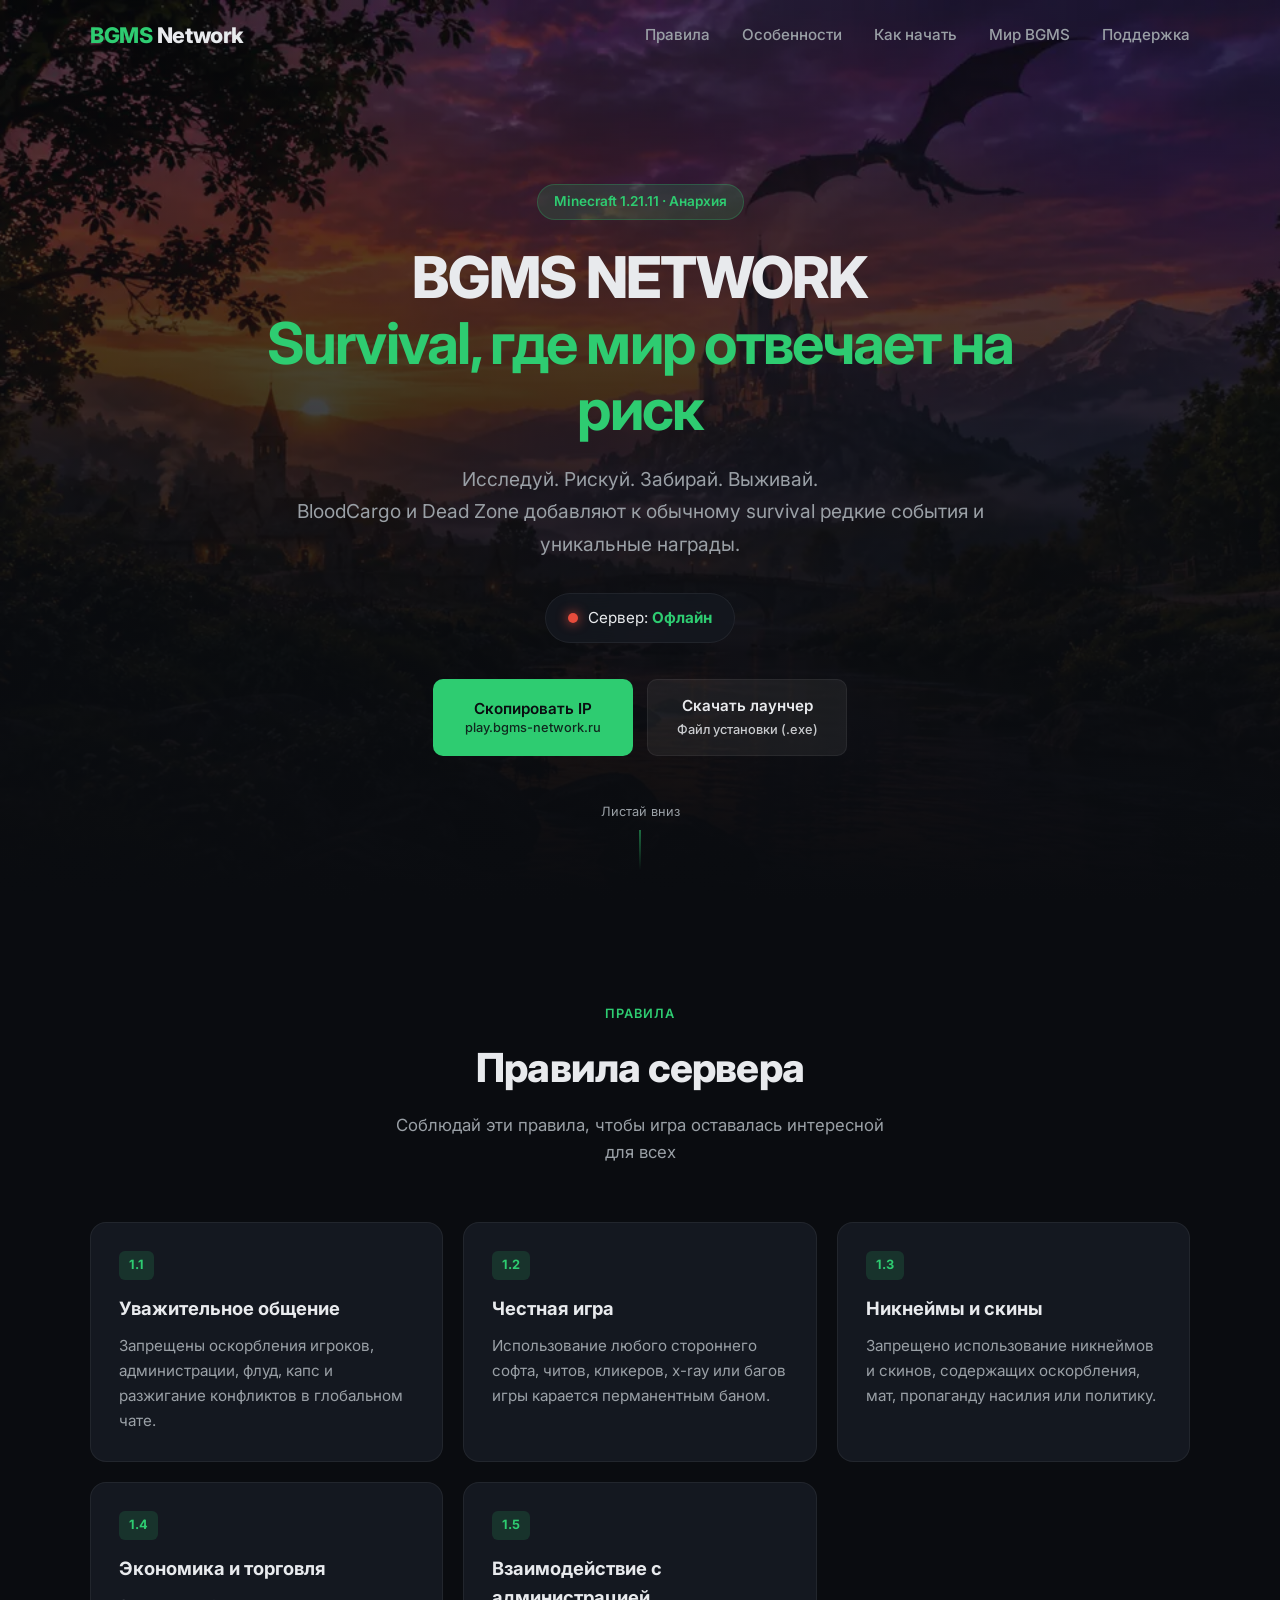
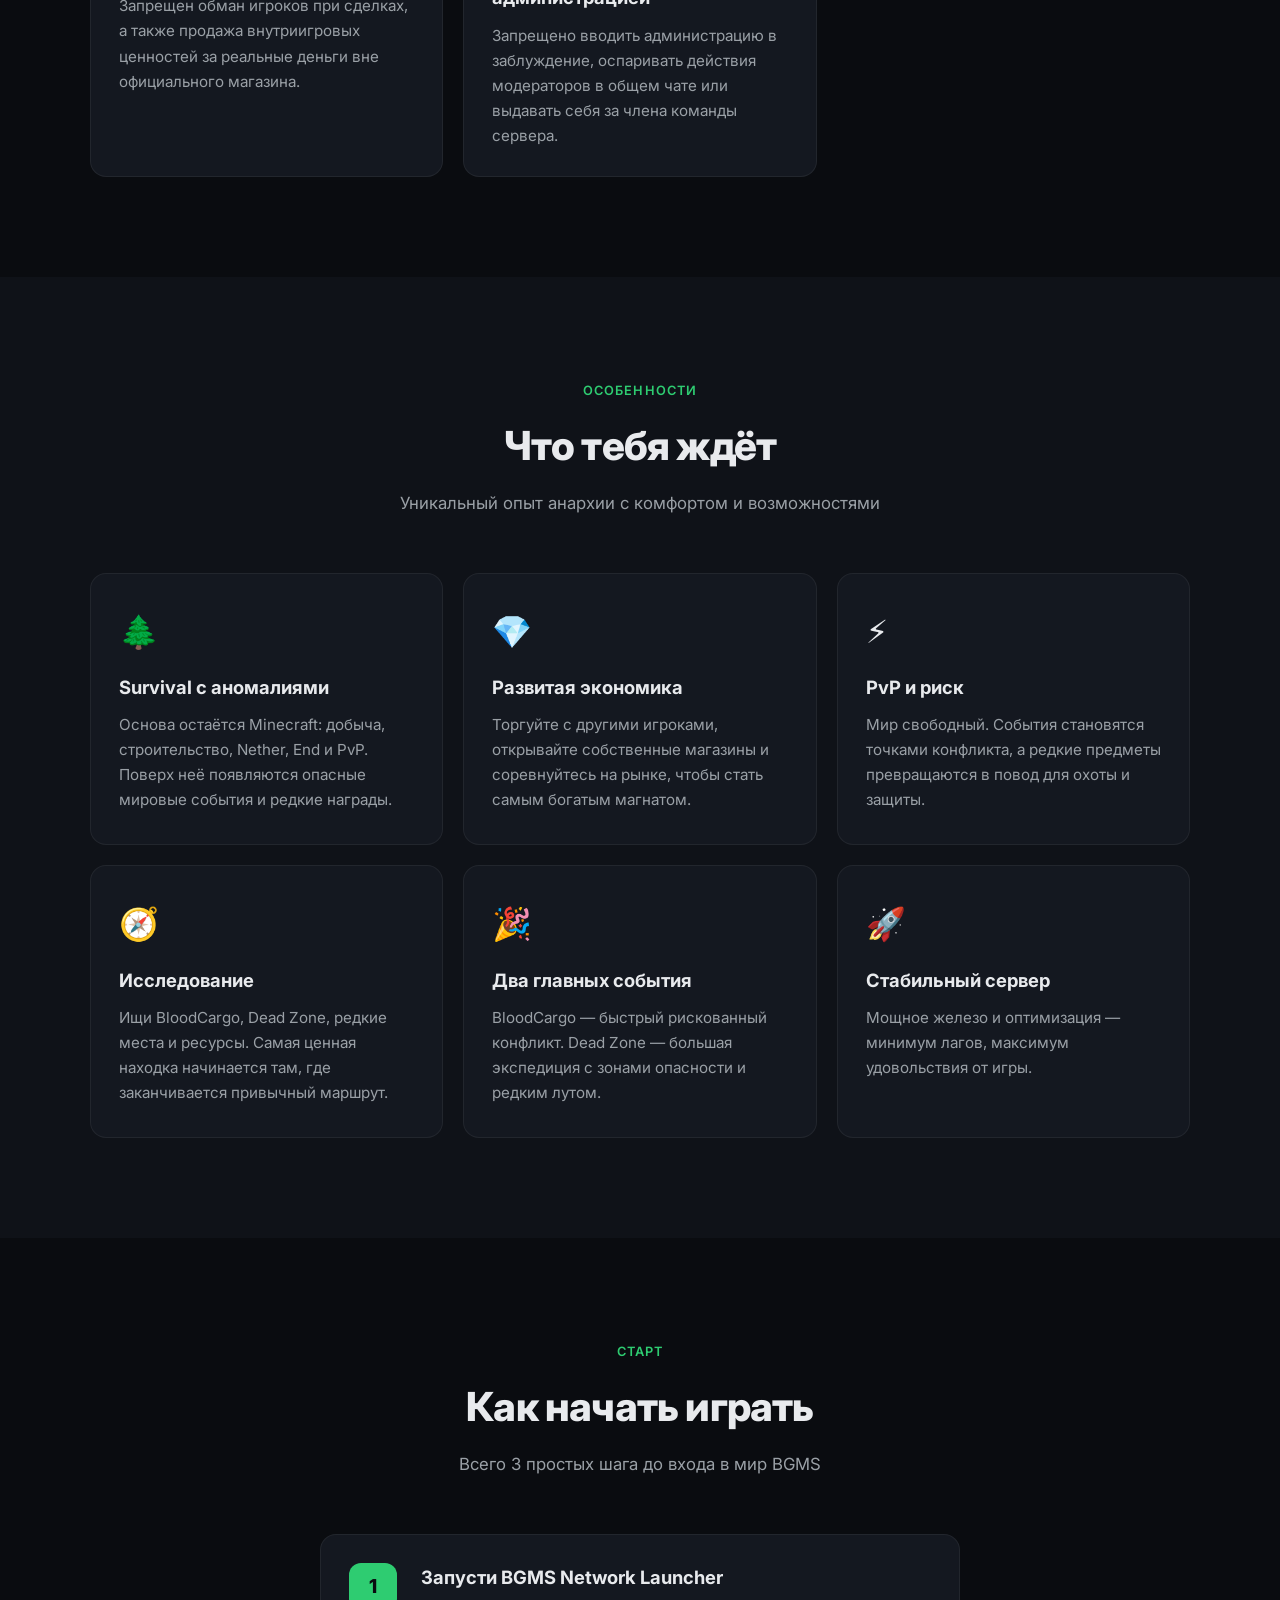
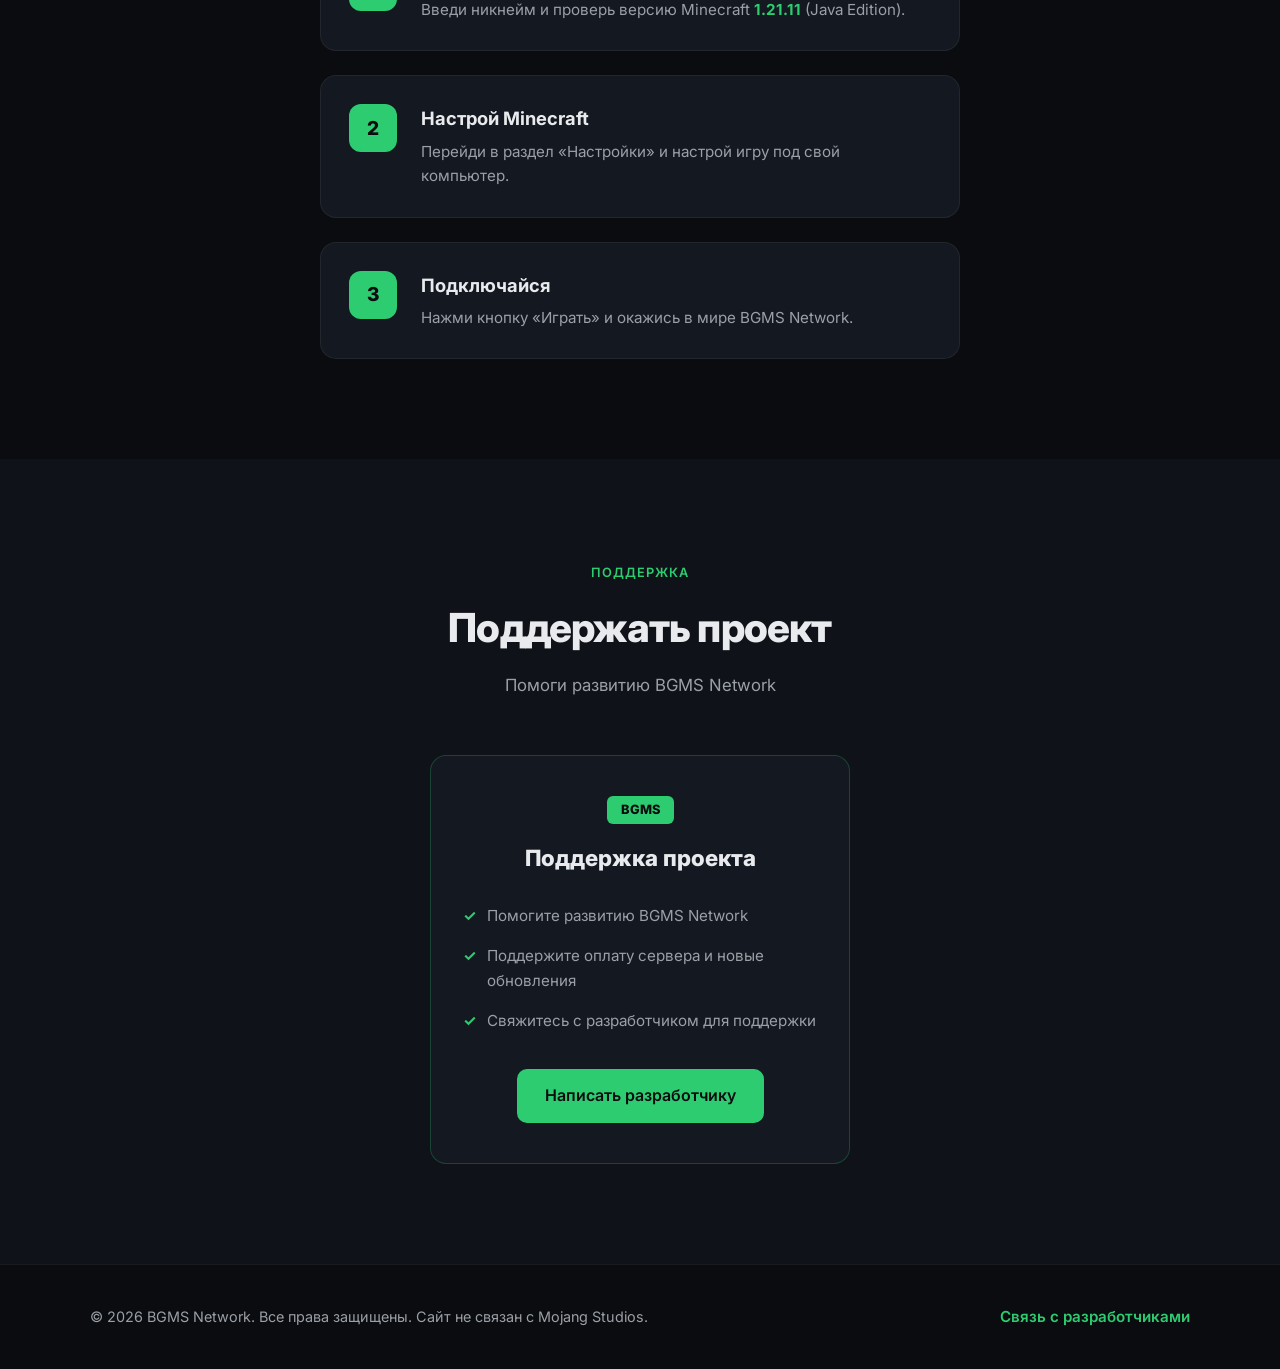
==== commit c8f49d7b: "Update index.html" ====
--- a/index.html
+++ b/index.html
@@ -3,8 +3,8 @@
 <head>
     <meta charset="UTF-8">
     <meta name="viewport" content="width=device-width, initial-scale=1.0">
-    <title>BGMS Network — Анархия Minecraft 1.21.11</title>
-    <meta name="description" content="BGMS Network — анархия-сервер Minecraft 1.21.11. IP: play.bgms-network.ru. Свобода, экономика, PvP, гриферство.">
+    <title>BGMS Network — Survival с аномалиями | Minecraft 1.21.11</title>
+    <meta name="description" content="BGMS Network — survival-сервер Minecraft 1.21.11 с PvP, экономикой, BloodCargo и Dead Zone. IP: play.bgms-network.ru.">
     <meta name="keywords" content="Minecraft, анархия, BGMS, сервер, 1.21.11, PvP, play.bgms-network.ru">
     <meta name="author" content="BGMS Network">
     <meta name="theme-color" content="#0a0c10">
@@ -35,6 +35,7 @@
                 <a href="#rules" class="nav-link">Правила</a>
                 <a href="#features" class="nav-link">Особенности</a>
                 <a href="#howto" class="nav-link">Как начать</a>
+                <a href="about.html" class="nav-link">Мир BGMS</a>
                 <a href="#donate" class="nav-link">Поддержка</a>
             </nav>
             <button class="burger" id="burger" aria-label="Меню">
@@ -50,11 +51,11 @@
             <div class="hero-badge">Minecraft 1.21.11 · Анархия</div>
             <h1 class="hero-title">
                 BGMS NETWORK<br>
-                <span class="hero-title-accent">Твоя альтернатива анархии</span>
+                <span class="hero-title-accent">Survival, где мир отвечает на риск</span>
             </h1>
             <p class="hero-subtitle">
-                Свобода действий. Своя территория. Своя история.<br>
-                Заходи в мир BGMS Network и начни создавать его вместе с другими игроками.
+                Исследуй. Рискуй. Забирай. Выживай.<br>
+                BloodCargo и Dead Zone добавляют к обычному survival редкие события и уникальные награды.
             </p>
 
             <div class="status-card" id="status-card">
@@ -67,7 +68,7 @@
                     <span class="btn-label">Скопировать IP</span>
                     <span class="btn-ip" id="ip-display">play.bgms-network.ru</span>
                 </button>
-                <a href="https://github.com/BGMSNetwork/BGMS.Network/releases/latest/download/BGMS.installer.exe"
+                <a href="https://github.com/BGMSNetwork/BGMS.Network/releases/latest/download/BGMSNetworkSetup.exe"
                    class="btn btn-secondary"
                    download
                    rel="noopener noreferrer">
@@ -129,8 +130,8 @@
             <div class="features-grid">
                 <div class="feature-card">
                     <div class="feature-icon">🌲</div>
-                    <h3>Улучшенный Survival</h3>
-                    <p>Исследуйте огромный полу-ванильный мир с надёжной защитой от гриферства, уникальными биомами и регулярными ивентами.</p>
+                    <h3>Survival с аномалиями</h3>
+                    <p>Основа остаётся Minecraft: добыча, строительство, Nether, End и PvP. Поверх неё появляются опасные мировые события и редкие награды.</p>
                 </div>
                 <div class="feature-card">
                     <div class="feature-icon">💎</div>
@@ -139,18 +140,18 @@
                 </div>
                 <div class="feature-card">
                     <div class="feature-icon">⚡</div>
-                    <h3>PvP и гриферство</h3>
-                    <p>Полная свобода действий. Защищай свою территорию, нападай на врагов и пиши свою историю в мире анархии.</p>
-                </div>
-                <div class="feature-card">
-                    <div class="feature-icon">🛡️</div>
-                    <h3>Защита территорий</h3>
-                    <p>Система приватов позволяет надёжно защитить свой дом и постройки от нежелательных гостей.</p>
+                    <h3>PvP и риск</h3>
+                    <p>Мир свободный. События становятся точками конфликта, а редкие предметы превращаются в повод для охоты и защиты.</p>
+                </div>
+                <div class="feature-card">
+                    <div class="feature-icon">🧭</div>
+                    <h3>Исследование</h3>
+                    <p>Ищи BloodCargo, Dead Zone, редкие места и ресурсы. Самая ценная находка начинается там, где заканчивается привычный маршрут.</p>
                 </div>
                 <div class="feature-card">
                     <div class="feature-icon">🎉</div>
-                    <h3>Ивенты</h3>
-                    <p>Регулярные события, конкурсы и активности от администрации, чтобы тебе никогда не было скучно.</p>
+                    <h3>Два главных события</h3>
+                    <p>BloodCargo — быстрый рискованный конфликт. Dead Zone — большая экспедиция с зонами опасности и редким лутом.</p>
                 </div>
                 <div class="feature-card">
                     <div class="feature-icon">🚀</div>
--- a/css/style.css
+++ b/css/style.css
@@ -653,3 +653,92 @@
         padding: 22px;
     }
 }
+
+/* ===== BGMS WORLD PAGE ===== */
+.nav-link-active {
+    color: var(--text) !important;
+    background: rgba(46, 204, 113, 0.08);
+    border-color: rgba(46, 204, 113, 0.18);
+}
+
+.lore-hero {
+    position: relative;
+    padding: 170px 0 110px;
+    overflow: hidden;
+    background:
+        radial-gradient(circle at 18% 18%, rgba(46, 204, 113, 0.10), transparent 34%),
+        radial-gradient(circle at 85% 22%, rgba(74, 110, 255, 0.08), transparent 30%),
+        linear-gradient(180deg, var(--bg) 0%, #0d1118 100%);
+}
+
+.lore-hero::before,
+.lore-hero::after {
+    content: "";
+    position: absolute;
+    border: 1px solid rgba(255,255,255,0.05);
+    border-radius: 50%;
+    pointer-events: none;
+}
+
+.lore-hero::before { width: 520px; height: 520px; right: -180px; top: 70px; }
+.lore-hero::after { width: 800px; height: 800px; left: -360px; bottom: -520px; }
+
+.lore-hero-inner { position: relative; z-index: 1; max-width: 980px; }
+.lore-title { font-size: clamp(2.8rem, 7vw, 5.6rem); line-height: .98; letter-spacing: -0.045em; margin: 24px 0 24px; max-width: 900px; }
+.lore-lead { max-width: 780px; font-size: clamp(1.05rem, 2vw, 1.25rem); line-height: 1.75; color: var(--text-muted); }
+.lore-quick-grid { display: grid; grid-template-columns: repeat(3, minmax(0,1fr)); gap: 14px; margin-top: 44px; }
+.lore-quick-card { padding: 18px 20px; background: rgba(20,24,32,.72); border: 1px solid var(--border); border-radius: var(--radius); backdrop-filter: blur(12px); }
+.lore-quick-card strong { display:block; margin-bottom: 6px; }
+.lore-quick-card span { color: var(--text-muted); font-size: .92rem; }
+.left-align { text-align: left; align-items: flex-start; }
+.lore-narrow { max-width: 980px; }
+.lore-copy { max-width: 840px; }
+.lore-copy p { color: var(--text-muted); line-height: 1.85; margin-bottom: 18px; }
+.quote-card { display:flex; gap:18px; align-items:flex-start; padding: 24px 26px; margin-top: 30px; border-left: 3px solid var(--accent); background: var(--card); border-radius: 0 var(--radius) var(--radius) 0; color: var(--text); font-size: 1.08rem; line-height: 1.7; }
+.quote-mark { font-size: 3rem; line-height:.7; color: var(--accent); opacity:.75; }
+.path-grid { display:grid; grid-template-columns: repeat(3,minmax(0,1fr)); gap:16px; }
+.path-card, .resource-card, .relic-card, .principle-card { background: var(--card); border:1px solid var(--border); border-radius:var(--radius); padding:24px; transition:transform .22s ease, background .22s ease, border-color .22s ease; }
+.path-card:hover, .resource-card:hover, .relic-card:hover, .principle-card:hover { transform: translateY(-4px); background:var(--card-hover); border-color:rgba(46,204,113,.22); }
+.path-card h3, .resource-card h3, .relic-card h3, .principle-card h3 { margin: 12px 0 10px; }
+.path-card p, .resource-card p, .relic-card p, .principle-card p { color:var(--text-muted); line-height:1.7; margin:0; }
+.progression { display:grid; gap:0; max-width:900px; margin:0 auto; }
+.progress-step { display:grid; grid-template-columns:56px 1fr; gap:18px; padding:20px 0; position:relative; }
+.progress-step:not(:last-child)::after { content:""; position:absolute; left:27px; top:76px; bottom:-1px; width:1px; background:var(--border); }
+.progress-step h3 { margin:4px 0 8px; }
+.progress-step p { margin:0; color:var(--text-muted); line-height:1.7; }
+.resource-grid { display:grid; grid-template-columns:repeat(4,minmax(0,1fr)); gap:16px; }
+.resource-card > span { font-size:1.8rem; }
+.event-grid { display:grid; grid-template-columns:repeat(2,minmax(0,1fr)); gap:18px; }
+.event-card { border:1px solid var(--border); border-radius:22px; padding:28px; background:linear-gradient(150deg, var(--card), #10151d); overflow:hidden; position:relative; }
+.event-card::after { content:""; position:absolute; width:180px; height:180px; border-radius:50%; right:-50px; top:-70px; opacity:.16; }
+.event-blood::after { background:#d13b4a; }
+.event-dead::after { background:#a96aff; }
+.event-kicker { font-size:.72rem; letter-spacing:.12em; color:var(--text-muted); margin-bottom:12px; }
+.event-card h3 { font-size:1.8rem; margin:0 0 12px; }
+.event-card p { color:var(--text-muted); line-height:1.75; max-width:560px; }
+.event-flow { display:flex; flex-wrap:wrap; gap:8px; align-items:center; margin-top:22px; }
+.event-flow span { padding:8px 10px; background:rgba(255,255,255,.04); border:1px solid var(--border); border-radius:999px; font-size:.82rem; }
+.event-flow b { color:var(--accent); }
+.relic-grid { display:grid; grid-template-columns:repeat(3,minmax(0,1fr)); gap:16px; }
+.relic-badge { display:inline-flex; padding:5px 9px; border:1px solid rgba(46,204,113,.18); background:rgba(46,204,113,.07); color:var(--accent); border-radius:999px; font-size:.68rem; letter-spacing:.08em; font-weight:700; }
+.economy-points { display:grid; grid-template-columns:repeat(2,minmax(0,1fr)); gap:12px; margin-top:26px; }
+.economy-points > div { padding:16px 18px; background:var(--card); border:1px solid var(--border); border-radius:var(--radius-sm); }
+.economy-points strong { display:block; margin-bottom:4px; }
+.economy-points span { color:var(--text-muted); font-size:.92rem; }
+.principles-grid { display:grid; grid-template-columns:repeat(2,minmax(0,1fr)); gap:16px; }
+.principle-num { display:block; font-size:.78rem; color:var(--accent); font-weight:800; letter-spacing:.12em; margin-bottom:14px; }
+.final-cta { padding:56px; border-radius:28px; border:1px solid var(--border); background: radial-gradient(circle at 75% 30%, rgba(46,204,113,.12), transparent 40%), var(--card); text-align:center; }
+.final-cta h2 { font-size:clamp(2rem,4vw,3.6rem); line-height:1.08; margin:18px auto 14px; max-width:900px; }
+.final-cta p { color:var(--text-muted); max-width:700px; margin:0 auto 28px; line-height:1.8; }
+
+@media (max-width: 900px) {
+    .lore-quick-grid, .path-grid, .resource-grid, .relic-grid { grid-template-columns:repeat(2,minmax(0,1fr)); }
+    .event-grid { grid-template-columns:1fr; }
+}
+
+@media (max-width: 640px) {
+    .lore-hero { padding:150px 0 80px; }
+    .lore-quick-grid, .path-grid, .resource-grid, .relic-grid, .economy-points, .principles-grid { grid-template-columns:1fr; }
+    .final-cta { padding:32px 22px; }
+    .event-flow b { display:none; }
+}
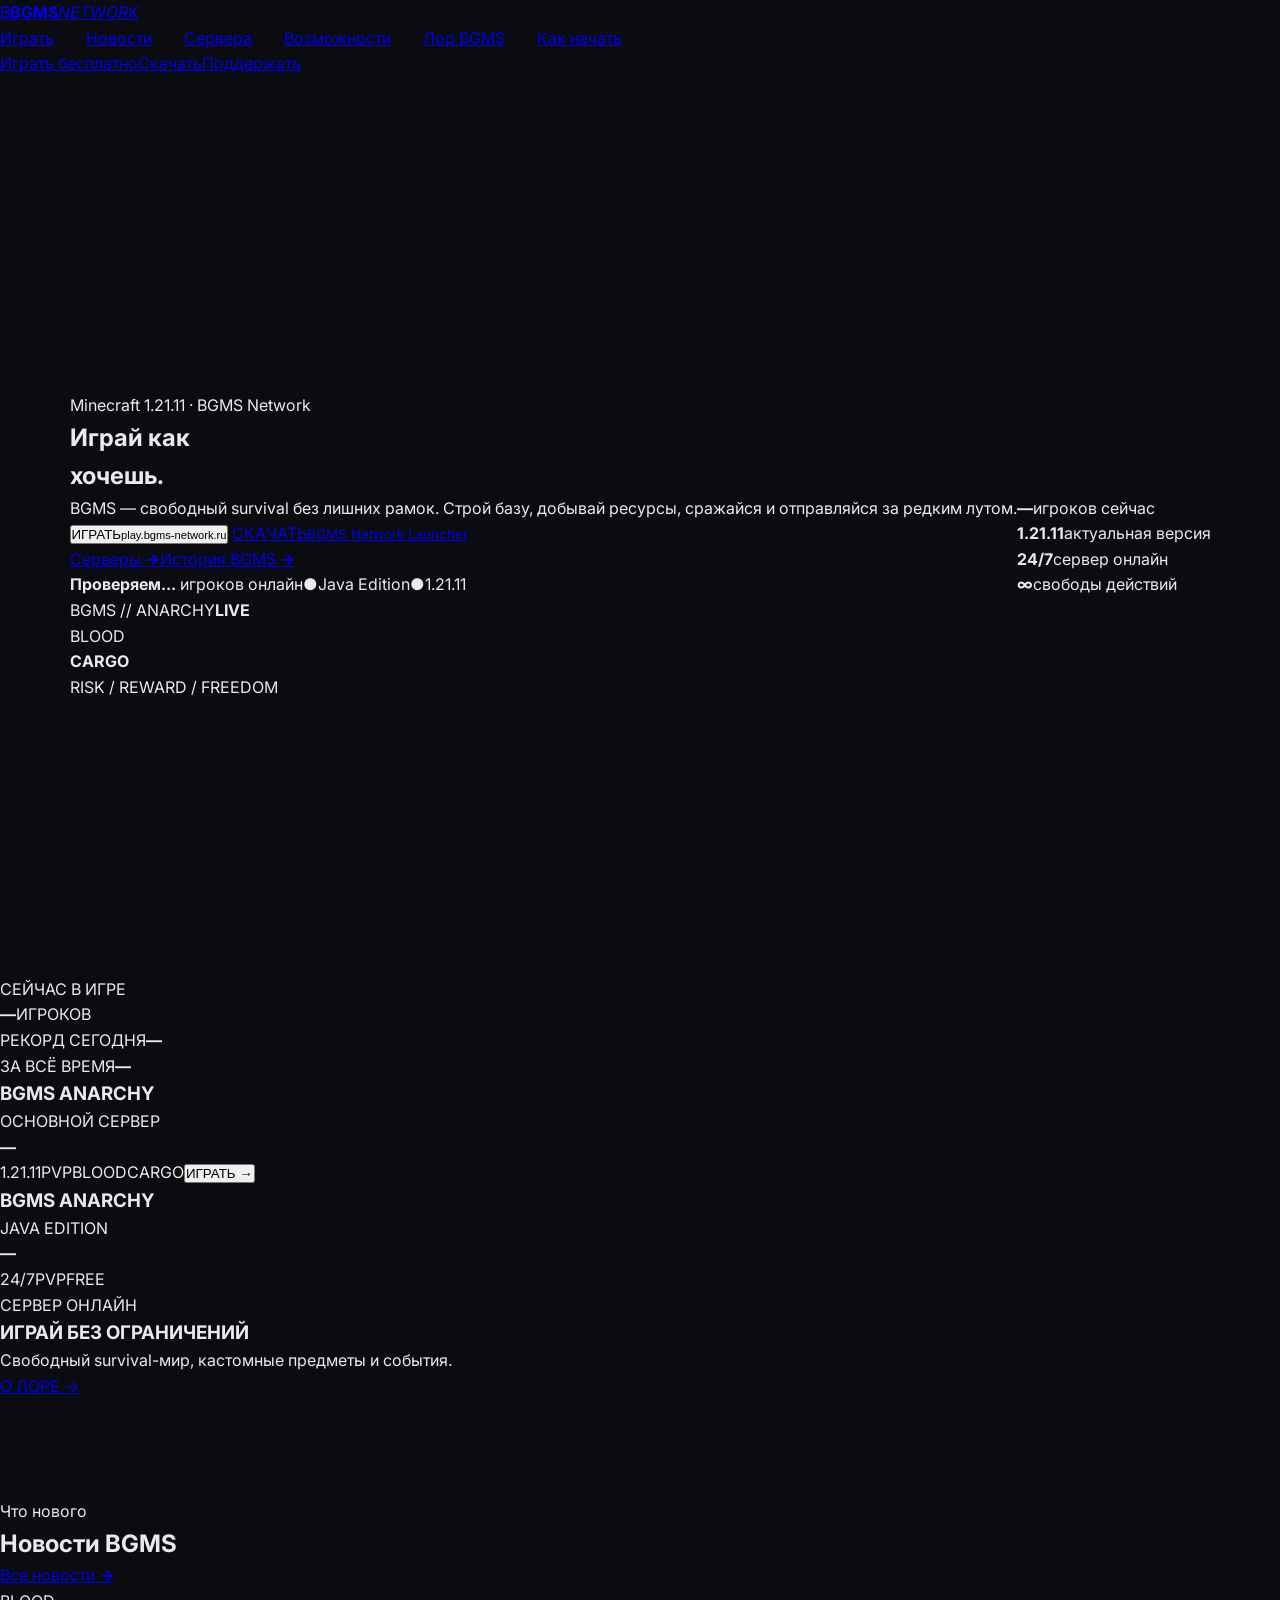
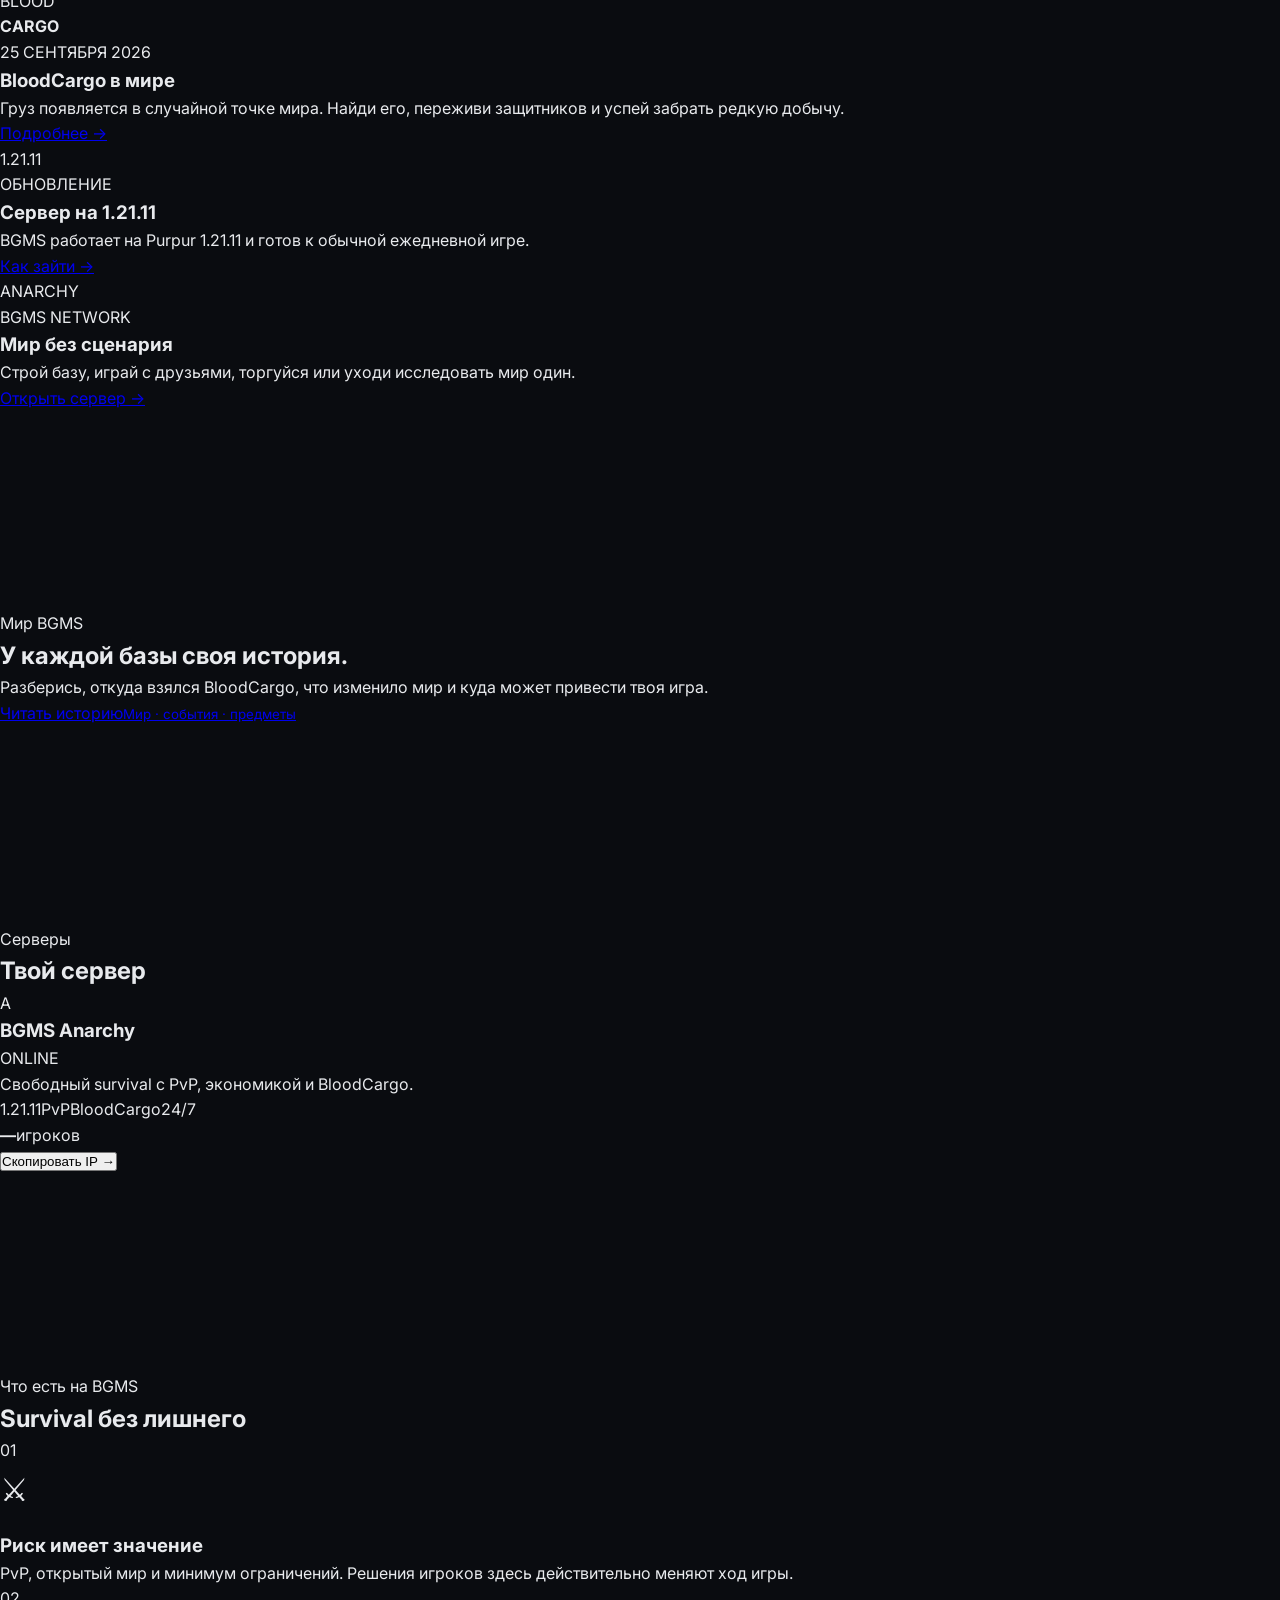
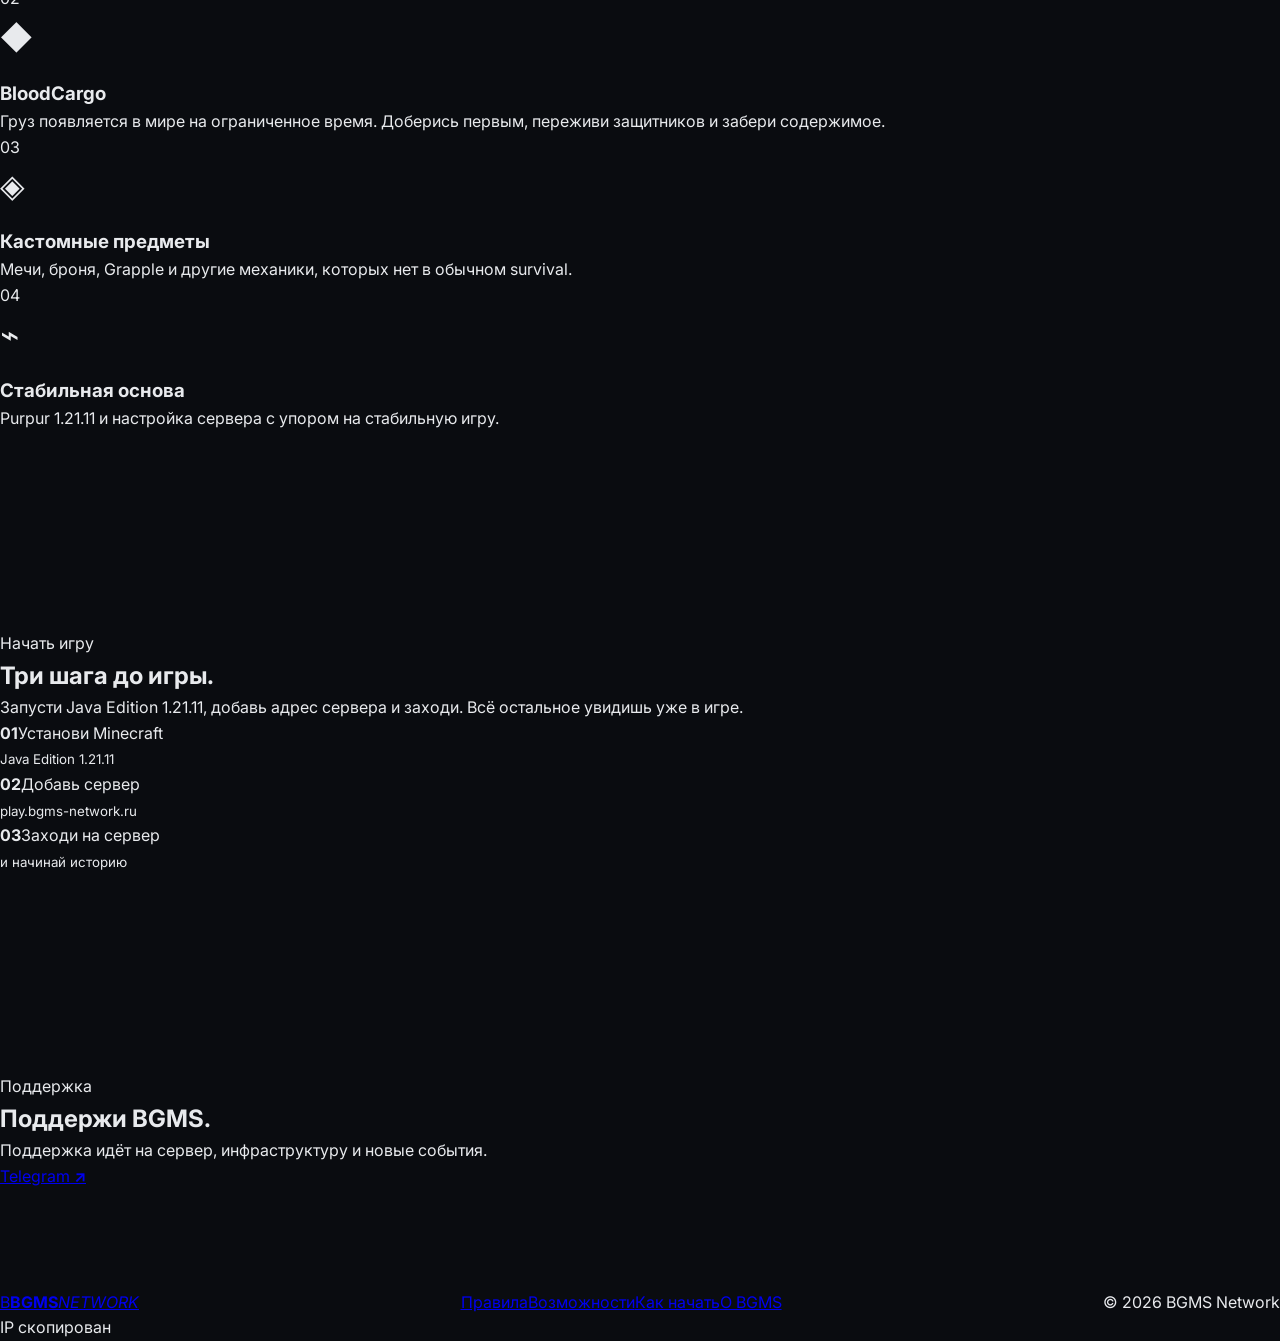
==== commit 6b154d4a: "Update index.html" ====
--- a/index.html
+++ b/index.html
@@ -1,231 +1,116 @@
-<!DOCTYPE html>
+<!doctype html>
 <html lang="ru">
 <head>
-    <meta charset="UTF-8">
-    <meta name="viewport" content="width=device-width, initial-scale=1.0">
-    <title>BGMS Network — Survival с аномалиями | Minecraft 1.21.11</title>
-    <meta name="description" content="BGMS Network — survival-сервер Minecraft 1.21.11 с PvP, экономикой, BloodCargo и Dead Zone. IP: play.bgms-network.ru.">
-    <meta name="keywords" content="Minecraft, анархия, BGMS, сервер, 1.21.11, PvP, play.bgms-network.ru">
-    <meta name="author" content="BGMS Network">
-    <meta name="theme-color" content="#0a0c10">
-
-    <meta property="og:type" content="website">
-    <meta property="og:title" content="BGMS Network — Анархия Minecraft">
-    <meta property="og:description" content="Свобода действий. Своя территория. Своя история. IP: play.bgms-network.ru">
-    <meta property="og:url" content="https://bgms-network.ru">
-
-    <meta name="twitter:card" content="summary_large_image">
-    <meta name="twitter:title" content="BGMS Network — Анархия Minecraft">
-    <meta name="twitter:description" content="Свобода действий. Своя территория. Своя история.">
-
-    <link rel="icon" type="image/svg+xml" href="data:image/svg+xml,%3Csvg xmlns='http://www.w3.org/2000/svg' viewBox='0 0 128 128'%3E%3Crect width='128' height='128' rx='24' fill='%230a0c10'/%3E%3Ctext x='64' y='78' text-anchor='middle' font-family='Arial,sans-serif' font-size='36' font-weight='800' fill='%232ecc71'%3EBGMS%3C/text%3E%3C/svg%3E">
-
-    <link rel="preconnect" href="https://fonts.googleapis.com">
-    <link rel="preconnect" href="https://fonts.gstatic.com" crossorigin>
-    <link href="https://fonts.googleapis.com/css2?family=Inter:wght@400;500;600;700;800&display=swap" rel="stylesheet">
-    <link rel="stylesheet" href="css/style.css">
+  <meta charset="utf-8">
+  <meta name="viewport" content="width=device-width,initial-scale=1">
+  <title>BGMS Network — Anarchy</title>
+  <meta name="description" content="BGMS Network — анархия на Minecraft 1.21.11. PvP, BloodCargo и свободный мир.">
+  <meta name="theme-color" content="#0b0c12">
+  <link rel="icon" href="data:image/svg+xml,%3Csvg xmlns='http://www.w3.org/2000/svg' viewBox='0 0 128 128'%3E%3Crect width='128' height='128' rx='30' fill='%230b0c12'/%3E%3Cpath d='M24 90V38h17l23 28V38h16v52H63L40 62v28z' fill='%23ff8a00'/%3E%3C/svg%3E">
+  <link rel="preconnect" href="https://fonts.googleapis.com">
+  <link rel="preconnect" href="https://fonts.gstatic.com" crossorigin>
+  <link href="https://fonts.googleapis.com/css2?family=Inter:wght@400;500;600;700;800;900&family=Pixelify+Sans:wght@500;600;700&family=Press+Start+2P&display=swap" rel="stylesheet">
+  <link rel="stylesheet" href="css/style-v2.css">
 </head>
 <body>
-    <header class="header" id="header">
-        <div class="container header-inner">
-            <a href="#" class="logo">
-                <span class="logo-accent">BGMS</span> Network
-            </a>
-            <nav class="nav" id="nav">
-                <a href="#rules" class="nav-link">Правила</a>
-                <a href="#features" class="nav-link">Особенности</a>
-                <a href="#howto" class="nav-link">Как начать</a>
-                <a href="about.html" class="nav-link">Мир BGMS</a>
-                <a href="#donate" class="nav-link">Поддержка</a>
-            </nav>
-            <button class="burger" id="burger" aria-label="Меню">
-                <span></span><span></span><span></span>
-            </button>
+  <div class="ambient ambient-a"></div><div class="ambient ambient-b"></div>
+  <header class="topbar" id="topbar">
+    <div class="wrap topbar-inner">
+      <a class="brand" href="#top" aria-label="BGMS Network">
+        <span class="brand-mark">B</span><span><b>BGMS</b><em>NETWORK</em></span>
+      </a>
+      <nav class="nav" id="nav">
+        <a href="#play">Играть</a><a href="#news">Новости</a><a href="#servers">Сервера</a><a href="#features">Возможности</a><a href="about.html">Лор BGMS</a><a href="#start">Как начать</a>
+      </nav>
+      <div class="top-actions"><a class="mini-btn pixel-btn pixel-btn-small" href="#play">Играть бесплатно</a><a class="mini-btn pixel-btn pixel-btn-small pixel-download" href="https://github.com/BGMSNetwork/BGMS.Network/releases/latest/download/BGMSNetworkSetup.exe">Скачать</a><a class="mini-btn" href="#donate">Поддержать</a><button class="burger" id="burger" aria-label="Меню"><i></i><i></i><i></i></button></div>
+    </div>
+  </header>
+
+  <main id="top">
+    <section class="hero" id="play">
+      <div class="hero-grid"></div>
+      <div class="wrap hero-inner">
+        <div class="hero-copy">
+          <div class="eyebrow"><span class="pulse"></span> Minecraft 1.21.11 · BGMS Network</div>
+          <h1>Играй как<br><span>хочешь.</span></h1>
+          <p>BGMS — свободный survival без лишних рамок. Строй базу, добывай ресурсы, сражайся и отправляйся за редким лутом.</p>
+          <div class="hero-buttons minecraft-actions">
+            <button class="button primary pixel-btn" id="copyIp"><span>ИГРАТЬ</span><small>play.bgms-network.ru</small></button>
+            <a class="button download-btn pixel-btn" href="https://github.com/BGMSNetwork/BGMS.Network/releases/latest/download/BGMSNetworkSetup.exe"><span>СКАЧАТЬ</span><small>BGMS Network Launcher</small></a>
+          </div>
+          <div class="hero-secondary-actions"><a href="#servers">Серверы <b>→</b></a><a href="about.html">История BGMS <b>→</b></a></div>
+          <div class="hero-meta"><span><i class="dot live"></i><b id="heroOnline">Проверяем...</b> игроков онлайн</span><span>●</span><span>Java Edition</span><span>●</span><span>1.21.11</span></div>
         </div>
-    </header>
-
-    <section class="hero" id="hero">
-        <div class="hero-bg"></div>
-        <div class="hero-overlay"></div>
-        <div class="container hero-content">
-            <div class="hero-badge">Minecraft 1.21.11 · Анархия</div>
-            <h1 class="hero-title">
-                BGMS NETWORK<br>
-                <span class="hero-title-accent">Survival, где мир отвечает на риск</span>
-            </h1>
-            <p class="hero-subtitle">
-                Исследуй. Рискуй. Забирай. Выживай.<br>
-                BloodCargo и Dead Zone добавляют к обычному survival редкие события и уникальные награды.
-            </p>
-
-            <div class="status-card" id="status-card">
-                <span class="status-dot" id="status-dot"></span>
-                <span class="status-text" id="server-status">Загрузка статуса...</span>
-            </div>
-
-            <div class="hero-actions">
-                <button class="btn btn-primary" id="copyIpBtn" onclick="copyServerIP()">
-                    <span class="btn-label">Скопировать IP</span>
-                    <span class="btn-ip" id="ip-display">play.bgms-network.ru</span>
-                </button>
-                <a href="https://github.com/BGMSNetwork/BGMS.Network/releases/latest/download/BGMSNetworkSetup.exe"
-                   class="btn btn-secondary"
-                   download
-                   rel="noopener noreferrer">
-                    <span class="btn-label">Скачать лаунчер</span>
-                    <span class="btn-sub">Файл установки (.exe)</span>
-                </a>
-            </div>
+        <div class="hero-art" aria-hidden="true">
+          <div class="art-glow"></div><div class="cube cube-1"></div><div class="cube cube-2"></div><div class="cube cube-3"></div>
+          <div class="art-panel"><div class="panel-top"><span>BGMS // ANARCHY</span><b>LIVE</b></div><div class="panel-title">BLOOD<br><strong>CARGO</strong></div><div class="panel-lines"><span></span><span></span><span></span></div><div class="panel-footer">RISK / REWARD / FREEDOM</div></div>
         </div>
-        <div class="hero-scroll">
-            <span>Листай вниз</span>
-            <div class="scroll-line"></div>
-        </div>
+      </div>
+      <div class="hero-bottom"><div class="wrap stats"><div><strong id="statOnline">—</strong><span>игроков сейчас</span></div><div><strong>1.21.11</strong><span>актуальная версия</span></div><div><strong>24/7</strong><span>сервер онлайн</span></div><div><strong>∞</strong><span>свободы действий</span></div></div></div>
     </section>
 
-    <section class="section" id="rules">
-        <div class="container">
-            <div class="section-header">
-                <span class="section-tag">Правила</span>
-                <h2 class="section-title">Правила сервера</h2>
-                <p class="section-desc">Соблюдай эти правила, чтобы игра оставалась интересной для всех</p>
+    <section class="network-section" id="network">
+      <div class="wrap">
+        <div class="network-panel">
+          <div class="network-head">
+            <div>
+              <span class="pixel-label"><i></i> СЕЙЧАС В ИГРЕ</span>
+              <div class="network-total"><strong id="networkOnline">—</strong><span>ИГРОКОВ</span></div>
             </div>
-            <div class="rules-grid">
-                <div class="rule-card">
-                    <div class="rule-num">1.1</div>
-                    <h3>Уважительное общение</h3>
-                    <p>Запрещены оскорбления игроков, администрации, флуд, капс и разжигание конфликтов в глобальном чате.</p>
-                </div>
-                <div class="rule-card">
-                    <div class="rule-num">1.2</div>
-                    <h3>Честная игра</h3>
-                    <p>Использование любого стороннего софта, читов, кликеров, x-ray или багов игры карается перманентным баном.</p>
-                </div>
-                <div class="rule-card">
-                    <div class="rule-num">1.3</div>
-                    <h3>Никнеймы и скины</h3>
-                    <p>Запрещено использование никнеймов и скинов, содержащих оскорбления, мат, пропаганду насилия или политику.</p>
-                </div>
-                <div class="rule-card">
-                    <div class="rule-num">1.4</div>
-                    <h3>Экономика и торговля</h3>
-                    <p>Запрещен обман игроков при сделках, а также продажа внутриигровых ценностей за реальные деньги вне официального магазина.</p>
-                </div>
-                <div class="rule-card">
-                    <div class="rule-num">1.5</div>
-                    <h3>Взаимодействие с администрацией</h3>
-                    <p>Запрещено вводить администрацию в заблуждение, оспаривать действия модераторов в общем чате или выдавать себя за члена команды сервера.</p>
-                </div>
+            <div class="network-records">
+              <div><span>РЕКОРД СЕГОДНЯ</span><b id="recordToday">—</b></div>
+              <div><span>ЗА ВСЁ ВРЕМЯ</span><b id="recordAll">—</b></div>
             </div>
+          </div>
+          <div class="network-divider"></div>
+          <div class="network-servers">
+            <article class="network-server main-server">
+              <div class="network-server-title"><div><h3>BGMS ANARCHY</h3><span>ОСНОВНОЙ СЕРВЕР</span></div><strong id="networkMainPlayers">—</strong></div>
+              <div class="server-progress"><i id="mainProgress"></i></div>
+              <div class="network-server-bottom"><span>1.21.11</span><span>PVP</span><span>BLOODCARGO</span><button class="server-play" id="networkJoin">ИГРАТЬ →</button></div>
+            </article>
+            <article class="network-server"><div class="network-server-title"><div><h3>BGMS ANARCHY</h3><span>JAVA EDITION</span></div><strong id="networkMiniPlayers">—</strong></div><div class="server-progress"><i id="miniProgress"></i></div><div class="network-server-bottom"><span>24/7</span><span>PVP</span><span>FREE</span></div></article>
+            <article class="network-server network-info-card"><div><span class="pixel-label">СЕРВЕР ОНЛАЙН</span><h3>ИГРАЙ БЕЗ ОГРАНИЧЕНИЙ</h3><p>Свободный survival-мир, кастомные предметы и события.</p></div><a href="about.html">О ЛОРЕ →</a></article>
+          </div>
         </div>
+      </div>
     </section>
 
-    <section class="section section-alt" id="features">
-        <div class="container">
-            <div class="section-header">
-                <span class="section-tag">Особенности</span>
-                <h2 class="section-title">Что тебя ждёт</h2>
-                <p class="section-desc">Уникальный опыт анархии с комфортом и возможностями</p>
-            </div>
-            <div class="features-grid">
-                <div class="feature-card">
-                    <div class="feature-icon">🌲</div>
-                    <h3>Survival с аномалиями</h3>
-                    <p>Основа остаётся Minecraft: добыча, строительство, Nether, End и PvP. Поверх неё появляются опасные мировые события и редкие награды.</p>
-                </div>
-                <div class="feature-card">
-                    <div class="feature-icon">💎</div>
-                    <h3>Развитая экономика</h3>
-                    <p>Торгуйте с другими игроками, открывайте собственные магазины и соревнуйтесь на рынке, чтобы стать самым богатым магнатом.</p>
-                </div>
-                <div class="feature-card">
-                    <div class="feature-icon">⚡</div>
-                    <h3>PvP и риск</h3>
-                    <p>Мир свободный. События становятся точками конфликта, а редкие предметы превращаются в повод для охоты и защиты.</p>
-                </div>
-                <div class="feature-card">
-                    <div class="feature-icon">🧭</div>
-                    <h3>Исследование</h3>
-                    <p>Ищи BloodCargo, Dead Zone, редкие места и ресурсы. Самая ценная находка начинается там, где заканчивается привычный маршрут.</p>
-                </div>
-                <div class="feature-card">
-                    <div class="feature-icon">🎉</div>
-                    <h3>Два главных события</h3>
-                    <p>BloodCargo — быстрый рискованный конфликт. Dead Zone — большая экспедиция с зонами опасности и редким лутом.</p>
-                </div>
-                <div class="feature-card">
-                    <div class="feature-icon">🚀</div>
-                    <h3>Стабильный сервер</h3>
-                    <p>Мощное железо и оптимизация — минимум лагов, максимум удовольствия от игры.</p>
-                </div>
-            </div>
-        </div>
-    </section>
+    <section class="section" id="news"><div class="wrap">
+      <div class="section-head"><div><span class="label">Что нового</span><h2>Новости BGMS</h2></div><a href="#" class="all-link">Все новости <b>→</b></a></div>
+      <div class="news-grid">
+        <article class="news-card featured"><div class="news-art cargo"><span>BLOOD<br><b>CARGO</b></span></div><div class="news-body"><span class="date">25 СЕНТЯБРЯ 2026</span><h3>BloodCargo в мире</h3><p>Груз появляется в случайной точке мира. Найди его, переживи защитников и успей забрать редкую добычу.</p><a href="#features">Подробнее →</a></div></article>
+        <article class="news-card"><div class="news-art update"><span>1.21.11</span></div><div class="news-body"><span class="date">ОБНОВЛЕНИЕ</span><h3>Сервер на 1.21.11</h3><p>BGMS работает на Purpur 1.21.11 и готов к обычной ежедневной игре.</p><a href="#start">Как зайти →</a></div></article>
+        <article class="news-card"><div class="news-art survival"><span>ANARCHY</span></div><div class="news-body"><span class="date">BGMS NETWORK</span><h3>Мир без сценария</h3><p>Строй базу, играй с друзьями, торгуйся или уходи исследовать мир один.</p><a href="#servers">Открыть сервер →</a></div></article>
+      </div>
+    </div></section>
 
-    <section class="section" id="howto">
-        <div class="container">
-            <div class="section-header">
-                <span class="section-tag">Старт</span>
-                <h2 class="section-title">Как начать играть</h2>
-                <p class="section-desc">Всего 3 простых шага до входа в мир BGMS</p>
-            </div>
-            <div class="steps">
-                <div class="step">
-                    <div class="step-num">1</div>
-                    <div class="step-content">
-                        <h3>Запусти BGMS Network Launcher</h3>
-                        <p>Введи никнейм и проверь версию Minecraft <strong>1.21.11</strong> (Java Edition).</p>
-                    </div>
-                </div>
-                <div class="step">
-                    <div class="step-num">2</div>
-                    <div class="step-content">
-                        <h3>Настрой Minecraft</h3>
-                        <p>Перейди в раздел «Настройки» и настрой игру под свой компьютер.</p>
-                    </div>
-                </div>
-                <div class="step">
-                    <div class="step-num">3</div>
-                    <div class="step-content">
-                        <h3>Подключайся</h3>
-                        <p>Нажми кнопку «Играть» и окажись в мире BGMS Network.</p>
-                    </div>
-                </div>
-            </div>
-        </div>
-    </section>
+    <section class="section lore-teaser"><div class="wrap lore-teaser-box"><div><span class="label">Мир BGMS</span><h2>У каждой базы своя история.</h2><p>Разберись, откуда взялся BloodCargo, что изменило мир и куда может привести твоя игра.</p></div><a class="button ghost pixel-btn" href="about.html"><span>Читать историю</span><small>Мир · события · предметы</small></a></div></section>
 
-    <section class="section section-alt" id="donate">
-        <div class="container">
-            <div class="section-header">
-                <span class="section-tag">Поддержка</span>
-                <h2 class="section-title">Поддержать проект</h2>
-                <p class="section-desc">Помоги развитию BGMS Network</p>
-            </div>
-            <div class="donate-card">
-                <div class="donate-badge">BGMS</div>
-                <h3>Поддержка проекта</h3>
-                <ul class="donate-list">
-                    <li>Помогите развитию BGMS Network</li>
-                    <li>Поддержите оплату сервера и новые обновления</li>
-                    <li>Свяжитесь с разработчиком для поддержки</li>
-                </ul>
-                <a href="https://t.me/haistevich" class="btn btn-primary" target="_blank" rel="noopener noreferrer">
-                    Написать разработчику
-                </a>
-            </div>
-        </div>
-    </section>
+    <section class="section compact" id="servers"><div class="wrap">
+      <div class="section-head"><div><span class="label">Серверы</span><h2>Твой сервер</h2></div></div>
+      <div class="server-list">
+        <article class="server-card active"><div class="server-icon">A</div><div class="server-info"><div class="server-name"><h3>BGMS Anarchy</h3><span class="online-pill"><i></i> ONLINE</span></div><p>Свободный survival с PvP, экономикой и BloodCargo.</p><div class="server-tags"><span>1.21.11</span><span>PvP</span><span>BloodCargo</span><span>24/7</span></div></div><div class="server-count"><strong id="serverPlayers">—</strong><span>игроков</span></div><button class="join-server" id="joinServer">Скопировать IP <b>→</b></button></article>
+      </div>
+    </div></section>
 
-    <footer class="footer">
-        <div class="container footer-inner">
-            <p>© 2026 BGMS Network. Все права защищены. Сайт не связан с Mojang Studios.</p>
-            <a href="https://t.me/bgms_network" class="footer-link" target="_blank" rel="noopener noreferrer">
-                Связь с разработчиками
-            </a>
-        </div>
-    </footer>
+    <section class="section dark-section" id="features"><div class="wrap">
+      <div class="section-head"><div><span class="label">Что есть на BGMS</span><h2>Survival без лишнего</h2></div></div>
+      <div class="feature-grid">
+        <article><div class="feature-no">01</div><div class="feature-icon">⚔</div><h3>Риск имеет значение</h3><p>PvP, открытый мир и минимум ограничений. Решения игроков здесь действительно меняют ход игры.</p></article>
+        <article><div class="feature-no">02</div><div class="feature-icon">◆</div><h3>BloodCargo</h3><p>Груз появляется в мире на ограниченное время. Доберись первым, переживи защитников и забери содержимое.</p></article>
+        <article><div class="feature-no">03</div><div class="feature-icon">◈</div><h3>Кастомные предметы</h3><p>Мечи, броня, Grapple и другие механики, которых нет в обычном survival.</p></article>
+        <article><div class="feature-no">04</div><div class="feature-icon">⌁</div><h3>Стабильная основа</h3><p>Purpur 1.21.11 и настройка сервера с упором на стабильную игру.</p></article>
+      </div>
+    </div></section>
 
-    <script src="js/main.js"></script>
+    <section class="section start" id="start"><div class="wrap start-box"><div><span class="label">Начать игру</span><h2>Три шага до игры.</h2><p>Запусти Java Edition 1.21.11, добавь адрес сервера и заходи. Всё остальное увидишь уже в игре.</p></div><div class="start-steps"><div><b>01</b><span>Установи Minecraft<br><small>Java Edition 1.21.11</small></span></div><div><b>02</b><span>Добавь сервер<br><small>play.bgms-network.ru</small></span></div><div><b>03</b><span>Заходи на сервер<br><small>и начинай историю</small></span></div></div></div></section>
+
+    <section class="section support" id="donate"><div class="wrap support-box"><div><span class="label">Поддержка</span><h2>Поддержи BGMS.</h2><p>Поддержка идёт на сервер, инфраструктуру и новые события.</p></div><a class="button primary" href="https://t.me/bgms_network" target="_blank" rel="noopener">Telegram <b>↗</b></a></div></section>
+  </main>
+
+  <footer><div class="wrap footer-inner"><a class="brand" href="#top"><span class="brand-mark">B</span><span><b>BGMS</b><em>NETWORK</em></span></a><div class="footer-links"><a href="#rules">Правила</a><a href="#features">Возможности</a><a href="#start">Как начать</a><a href="about.html">О BGMS</a></div><div class="copyright">© 2026 BGMS Network</div></div></footer>
+  <div class="toast" id="toast">IP скопирован</div>
+  <script src="js/main.js"></script>
 </body>
 </html>
--- a/css/style-v2.css
+++ b/css/style-v2.css
@@ -0,0 +1,744 @@
+/* ===== RESET & BASE ===== */
+*, *::before, *::after {
+    margin: 0;
+    padding: 0;
+    box-sizing: border-box;
+}
+
+:root {
+    --bg: #0a0c10;
+    --bg-alt: #0f1218;
+    --card: #141820;
+    --card-hover: #1a1f2b;
+    --text: #e8eaed;
+    --text-muted: #9aa0a6;
+    --accent: #2ecc71;
+    --accent-dim: rgba(46, 204, 113, 0.15);
+    --border: rgba(255, 255, 255, 0.06);
+    --radius: 16px;
+    --radius-sm: 10px;
+    --shadow: 0 8px 32px rgba(0, 0, 0, 0.4);
+    --font: 'Inter', system-ui, -apple-system, sans-serif;
+}
+
+html {
+    scroll-behavior: smooth;
+    scroll-padding-top: 80px;
+}
+
+body {
+    font-family: var(--font);
+    background: var(--bg);
+    color: var(--text);
+    line-height: 1.6;
+    overflow-x: hidden;
+}
+
+body.menu-open {
+    overflow: hidden;
+}
+
+.container {
+    width: 100%;
+    max-width: 1140px;
+    margin: 0 auto;
+    padding: 0 20px;
+}
+
+/* ===== HEADER ===== */
+.header {
+    position: fixed;
+    top: 0;
+    left: 0;
+    right: 0;
+    z-index: 1000;
+    padding: 18px 0;
+    transition: all 0.3s ease;
+    background: transparent;
+}
+
+.header.scrolled {
+    background: rgba(10, 12, 16, 0.9);
+    backdrop-filter: blur(16px);
+    -webkit-backdrop-filter: blur(16px);
+    border-bottom: 1px solid var(--border);
+    padding: 12px 0;
+}
+
+.header-inner {
+    display: flex;
+    align-items: center;
+    justify-content: space-between;
+}
+
+.logo {
+    font-size: 1.35rem;
+    font-weight: 800;
+    color: var(--text);
+    text-decoration: none;
+    letter-spacing: -0.02em;
+}
+
+.logo-accent {
+    color: var(--accent);
+}
+
+.nav {
+    display: flex;
+    gap: 32px;
+}
+
+.nav-link {
+    color: var(--text-muted);
+    text-decoration: none;
+    font-size: 0.95rem;
+    font-weight: 500;
+    transition: color 0.2s;
+}
+
+.nav-link:hover {
+    color: var(--accent);
+}
+
+.burger {
+    display: none;
+    flex-direction: column;
+    gap: 5px;
+    background: none;
+    border: none;
+    cursor: pointer;
+    padding: 6px;
+    z-index: 1001;
+}
+
+.burger span {
+    display: block;
+    width: 24px;
+    height: 2px;
+    background: var(--text);
+    border-radius: 2px;
+    transition: all 0.3s;
+}
+
+.burger.active span:nth-child(1) {
+    transform: rotate(45deg) translate(5px, 5px);
+}
+.burger.active span:nth-child(2) {
+    opacity: 0;
+}
+.burger.active span:nth-child(3) {
+    transform: rotate(-45deg) translate(5px, -5px);
+}
+
+/* ===== HERO ===== */
+.hero {
+    position: relative;
+    min-height: 100vh;
+    display: flex;
+    align-items: center;
+    justify-content: center;
+    padding: 120px 0 80px;
+    overflow: hidden;
+}
+
+.hero-bg {
+    position: absolute;
+    inset: 0;
+    background-image: url("[data-uri]");
+    background-size: cover;
+    background-position: center;
+    background-repeat: no-repeat;
+    z-index: 0;
+}
+
+.hero-overlay {
+    position: absolute;
+    inset: 0;
+    background: linear-gradient(
+        180deg,
+        rgba(10, 12, 16, 0.55) 0%,
+        rgba(10, 12, 16, 0.75) 40%,
+        rgba(10, 12, 16, 0.92) 75%,
+        var(--bg) 100%
+    );
+    z-index: 1;
+}
+
+.hero-content {
+    position: relative;
+    z-index: 2;
+    text-align: center;
+    max-width: 820px;
+}
+
+.hero-badge {
+    display: inline-block;
+    padding: 6px 16px;
+    background: var(--accent-dim);
+    color: var(--accent);
+    font-size: 0.85rem;
+    font-weight: 600;
+    border-radius: 100px;
+    margin-bottom: 24px;
+    border: 1px solid rgba(46, 204, 113, 0.25);
+}
+
+.hero-title {
+    font-size: clamp(2.2rem, 6vw, 3.6rem);
+    font-weight: 800;
+    line-height: 1.15;
+    letter-spacing: -0.03em;
+    margin-bottom: 20px;
+}
+
+.hero-title-accent {
+    color: var(--accent);
+    font-weight: 700;
+}
+
+.hero-subtitle {
+    font-size: clamp(1rem, 2.5vw, 1.2rem);
+    color: var(--text-muted);
+    margin-bottom: 32px;
+    line-height: 1.7;
+}
+
+.status-card {
+    display: inline-flex;
+    align-items: center;
+    gap: 10px;
+    background: rgba(20, 24, 32, 0.8);
+    backdrop-filter: blur(12px);
+    border: 1px solid var(--border);
+    padding: 12px 22px;
+    border-radius: 100px;
+    margin-bottom: 36px;
+}
+
+.status-dot {
+    width: 10px;
+    height: 10px;
+    border-radius: 50%;
+    background: #888;
+    flex-shrink: 0;
+    transition: all 0.3s;
+}
+
+.status-text {
+    font-size: 0.95rem;
+    color: var(--text);
+}
+
+.status-text strong {
+    color: var(--accent);
+}
+
+.hero-actions {
+    display: flex;
+    flex-wrap: wrap;
+    gap: 14px;
+    justify-content: center;
+}
+
+/* ===== BUTTONS ===== */
+.btn {
+    display: inline-flex;
+    flex-direction: column;
+    align-items: center;
+    justify-content: center;
+    padding: 14px 28px;
+    border-radius: var(--radius-sm);
+    font-family: var(--font);
+    font-weight: 600;
+    text-decoration: none;
+    border: none;
+    cursor: pointer;
+    transition: all 0.25s ease;
+    min-width: 200px;
+}
+
+.btn-primary {
+    background: var(--accent);
+    color: #0a0c10;
+}
+
+.btn-primary:hover {
+    background: #27ae60;
+    transform: translateY(-2px);
+    box-shadow: 0 8px 24px rgba(46, 204, 113, 0.35);
+}
+
+.btn-secondary {
+    background: rgba(255, 255, 255, 0.06);
+    color: var(--text);
+    border: 1px solid var(--border);
+}
+
+.btn-secondary:hover {
+    background: rgba(255, 255, 255, 0.1);
+    border-color: rgba(255, 255, 255, 0.15);
+    transform: translateY(-2px);
+}
+
+.btn-label {
+    font-size: 0.95rem;
+}
+
+.btn-ip, .btn-sub {
+    font-size: 0.8rem;
+    font-weight: 500;
+    opacity: 0.85;
+    margin-top: 2px;
+}
+
+/* ===== SCROLL INDICATOR ===== */
+.hero-scroll {
+    position: absolute;
+    bottom: 30px;
+    left: 50%;
+    transform: translateX(-50%);
+    z-index: 2;
+    display: flex;
+    flex-direction: column;
+    align-items: center;
+    gap: 8px;
+    color: var(--text-muted);
+    font-size: 0.8rem;
+}
+
+.scroll-line {
+    width: 1px;
+    height: 40px;
+    background: linear-gradient(to bottom, var(--accent), transparent);
+    animation: scrollPulse 2s ease-in-out infinite;
+}
+
+@keyframes scrollPulse {
+    0%, 100% { opacity: 0.3; transform: scaleY(0.6); }
+    50% { opacity: 1; transform: scaleY(1); }
+}
+
+/* ===== SECTIONS ===== */
+.section {
+    padding: 100px 0;
+}
+
+.section-alt {
+    background: var(--bg-alt);
+}
+
+.section-header {
+    text-align: center;
+    margin-bottom: 56px;
+}
+
+.section-tag {
+    display: inline-block;
+    font-size: 0.8rem;
+    font-weight: 600;
+    color: var(--accent);
+    text-transform: uppercase;
+    letter-spacing: 0.08em;
+    margin-bottom: 12px;
+}
+
+.section-title {
+    font-size: clamp(1.8rem, 4vw, 2.5rem);
+    font-weight: 800;
+    letter-spacing: -0.02em;
+    margin-bottom: 12px;
+}
+
+.section-desc {
+    color: var(--text-muted);
+    font-size: 1.05rem;
+    max-width: 500px;
+    margin: 0 auto;
+}
+
+/* ===== RULES ===== */
+.rules-grid {
+    display: grid;
+    grid-template-columns: repeat(auto-fit, minmax(300px, 1fr));
+    gap: 20px;
+}
+
+.rule-card {
+    background: var(--card);
+    border: 1px solid var(--border);
+    border-radius: var(--radius);
+    padding: 28px;
+    transition: all 0.3s ease;
+}
+
+.rule-card:hover {
+    background: var(--card-hover);
+    border-color: rgba(46, 204, 113, 0.2);
+    transform: translateY(-3px);
+}
+
+.rule-num {
+    display: inline-block;
+    font-size: 0.8rem;
+    font-weight: 700;
+    color: var(--accent);
+    background: var(--accent-dim);
+    padding: 4px 10px;
+    border-radius: 6px;
+    margin-bottom: 14px;
+}
+
+.rule-card h3 {
+    font-size: 1.15rem;
+    font-weight: 700;
+    margin-bottom: 10px;
+}
+
+.rule-card p {
+    color: var(--text-muted);
+    font-size: 0.95rem;
+    line-height: 1.65;
+}
+
+/* ===== FEATURES ===== */
+.features-grid {
+    display: grid;
+    grid-template-columns: repeat(auto-fit, minmax(280px, 1fr));
+    gap: 20px;
+}
+
+.feature-card {
+    background: var(--card);
+    border: 1px solid var(--border);
+    border-radius: var(--radius);
+    padding: 32px 28px;
+    transition: all 0.3s ease;
+}
+
+.feature-card:hover {
+    background: var(--card-hover);
+    border-color: rgba(46, 204, 113, 0.2);
+    transform: translateY(-4px);
+    box-shadow: var(--shadow);
+}
+
+.feature-icon {
+    font-size: 2rem;
+    margin-bottom: 16px;
+}
+
+.feature-card h3 {
+    font-size: 1.15rem;
+    font-weight: 700;
+    margin-bottom: 10px;
+}
+
+.feature-card p {
+    color: var(--text-muted);
+    font-size: 0.95rem;
+    line-height: 1.65;
+}
+
+/* ===== STEPS ===== */
+.steps {
+    display: flex;
+    flex-direction: column;
+    gap: 24px;
+    max-width: 640px;
+    margin: 0 auto;
+}
+
+.step {
+    display: flex;
+    gap: 24px;
+    align-items: flex-start;
+    background: var(--card);
+    border: 1px solid var(--border);
+    border-radius: var(--radius);
+    padding: 28px;
+    transition: all 0.3s ease;
+}
+
+.step:hover {
+    border-color: rgba(46, 204, 113, 0.25);
+    transform: translateX(6px);
+}
+
+.step-num {
+    flex-shrink: 0;
+    width: 48px;
+    height: 48px;
+    display: flex;
+    align-items: center;
+    justify-content: center;
+    background: var(--accent);
+    color: #0a0c10;
+    font-weight: 800;
+    font-size: 1.2rem;
+    border-radius: 12px;
+}
+
+.step-content h3 {
+    font-size: 1.15rem;
+    font-weight: 700;
+    margin-bottom: 6px;
+}
+
+.step-content p {
+    color: var(--text-muted);
+    font-size: 0.95rem;
+}
+
+.step-content strong {
+    color: var(--accent);
+}
+
+/* ===== DONATE ===== */
+.donate-card {
+    max-width: 420px;
+    margin: 0 auto;
+    background: var(--card);
+    border: 1px solid rgba(46, 204, 113, 0.25);
+    border-radius: var(--radius);
+    padding: 40px 32px;
+    text-align: center;
+    position: relative;
+    overflow: hidden;
+}
+
+.donate-badge {
+    display: inline-block;
+    background: var(--accent);
+    color: #0a0c10;
+    font-weight: 800;
+    font-size: 0.8rem;
+    padding: 4px 14px;
+    border-radius: 6px;
+    margin-bottom: 16px;
+}
+
+.donate-card h3 {
+    font-size: 1.4rem;
+    font-weight: 800;
+    margin-bottom: 20px;
+}
+
+.donate-list {
+    list-style: none;
+    margin-bottom: 28px;
+    text-align: left;
+}
+
+.donate-list li {
+    color: var(--text-muted);
+    font-size: 0.95rem;
+    padding: 8px 0;
+    padding-left: 24px;
+    position: relative;
+}
+
+.donate-list li::before {
+    content: "✓";
+    position: absolute;
+    left: 0;
+    color: var(--accent);
+    font-weight: 700;
+}
+
+/* ===== FOOTER ===== */
+.footer {
+    padding: 40px 0;
+    border-top: 1px solid var(--border);
+}
+
+.footer-inner {
+    display: flex;
+    flex-wrap: wrap;
+    align-items: center;
+    justify-content: space-between;
+    gap: 16px;
+}
+
+.footer p {
+    color: var(--text-muted);
+    font-size: 0.9rem;
+}
+
+.footer-link {
+    color: var(--accent);
+    text-decoration: none;
+    font-weight: 600;
+    font-size: 0.95rem;
+    transition: opacity 0.2s;
+}
+
+.footer-link:hover {
+    opacity: 0.8;
+}
+
+/* ===== RESPONSIVE ===== */
+@media (max-width: 768px) {
+    .nav {
+        position: fixed;
+        top: 0;
+        right: -100%;
+        width: 280px;
+        height: 100vh;
+        background: var(--bg-alt);
+        flex-direction: column;
+        padding: 100px 32px 40px;
+        gap: 24px;
+        transition: right 0.35s ease;
+        border-left: 1px solid var(--border);
+        z-index: 999;
+    }
+
+    .nav.open {
+        right: 0;
+    }
+
+    .burger {
+        display: flex;
+    }
+
+    .hero {
+        padding: 110px 0 60px;
+        min-height: auto;
+    }
+
+    .hero-actions {
+        flex-direction: column;
+        align-items: stretch;
+    }
+
+    .btn {
+        min-width: 100%;
+    }
+
+    .section {
+        padding: 70px 0;
+    }
+
+    .rules-grid,
+    .features-grid {
+        grid-template-columns: 1fr;
+    }
+
+    .step {
+        flex-direction: column;
+        gap: 16px;
+    }
+
+    .footer-inner {
+        flex-direction: column;
+        text-align: center;
+    }
+
+    .hero-scroll {
+        display: none;
+    }
+}
+
+@media (max-width: 480px) {
+    .hero-title {
+        font-size: 1.9rem;
+    }
+
+    .status-card {
+        padding: 10px 16px;
+    }
+
+    .rule-card,
+    .feature-card {
+        padding: 22px;
+    }
+}
+
+/* ===== BGMS WORLD PAGE ===== */
+.nav-link-active {
+    color: var(--text) !important;
+    background: rgba(46, 204, 113, 0.08);
+    border-color: rgba(46, 204, 113, 0.18);
+}
+
+.lore-hero {
+    position: relative;
+    padding: 170px 0 110px;
+    overflow: hidden;
+    background:
+        radial-gradient(circle at 18% 18%, rgba(46, 204, 113, 0.10), transparent 34%),
+        radial-gradient(circle at 85% 22%, rgba(74, 110, 255, 0.08), transparent 30%),
+        linear-gradient(180deg, var(--bg) 0%, #0d1118 100%);
+}
+
+.lore-hero::before,
+.lore-hero::after {
+    content: "";
+    position: absolute;
+    border: 1px solid rgba(255,255,255,0.05);
+    border-radius: 50%;
+    pointer-events: none;
+}
+
+.lore-hero::before { width: 520px; height: 520px; right: -180px; top: 70px; }
+.lore-hero::after { width: 800px; height: 800px; left: -360px; bottom: -520px; }
+
+.lore-hero-inner { position: relative; z-index: 1; max-width: 980px; }
+.lore-title { font-size: clamp(2.8rem, 7vw, 5.6rem); line-height: .98; letter-spacing: -0.045em; margin: 24px 0 24px; max-width: 900px; }
+.lore-lead { max-width: 780px; font-size: clamp(1.05rem, 2vw, 1.25rem); line-height: 1.75; color: var(--text-muted); }
+.lore-quick-grid { display: grid; grid-template-columns: repeat(3, minmax(0,1fr)); gap: 14px; margin-top: 44px; }
+.lore-quick-card { padding: 18px 20px; background: rgba(20,24,32,.72); border: 1px solid var(--border); border-radius: var(--radius); backdrop-filter: blur(12px); }
+.lore-quick-card strong { display:block; margin-bottom: 6px; }
+.lore-quick-card span { color: var(--text-muted); font-size: .92rem; }
+.left-align { text-align: left; align-items: flex-start; }
+.lore-narrow { max-width: 980px; }
+.lore-copy { max-width: 840px; }
+.lore-copy p { color: var(--text-muted); line-height: 1.85; margin-bottom: 18px; }
+.quote-card { display:flex; gap:18px; align-items:flex-start; padding: 24px 26px; margin-top: 30px; border-left: 3px solid var(--accent); background: var(--card); border-radius: 0 var(--radius) var(--radius) 0; color: var(--text); font-size: 1.08rem; line-height: 1.7; }
+.quote-mark { font-size: 3rem; line-height:.7; color: var(--accent); opacity:.75; }
+.path-grid { display:grid; grid-template-columns: repeat(3,minmax(0,1fr)); gap:16px; }
+.path-card, .resource-card, .relic-card, .principle-card { background: var(--card); border:1px solid var(--border); border-radius:var(--radius); padding:24px; transition:transform .22s ease, background .22s ease, border-color .22s ease; }
+.path-card:hover, .resource-card:hover, .relic-card:hover, .principle-card:hover { transform: translateY(-4px); background:var(--card-hover); border-color:rgba(46,204,113,.22); }
+.path-card h3, .resource-card h3, .relic-card h3, .principle-card h3 { margin: 12px 0 10px; }
+.path-card p, .resource-card p, .relic-card p, .principle-card p { color:var(--text-muted); line-height:1.7; margin:0; }
+.progression { display:grid; gap:0; max-width:900px; margin:0 auto; }
+.progress-step { display:grid; grid-template-columns:56px 1fr; gap:18px; padding:20px 0; position:relative; }
+.progress-step:not(:last-child)::after { content:""; position:absolute; left:27px; top:76px; bottom:-1px; width:1px; background:var(--border); }
+.progress-step h3 { margin:4px 0 8px; }
+.progress-step p { margin:0; color:var(--text-muted); line-height:1.7; }
+.resource-grid { display:grid; grid-template-columns:repeat(4,minmax(0,1fr)); gap:16px; }
+.resource-card > span { font-size:1.8rem; }
+.event-grid { display:grid; grid-template-columns:repeat(2,minmax(0,1fr)); gap:18px; }
+.event-card { border:1px solid var(--border); border-radius:22px; padding:28px; background:linear-gradient(150deg, var(--card), #10151d); overflow:hidden; position:relative; }
+.event-card::after { content:""; position:absolute; width:180px; height:180px; border-radius:50%; right:-50px; top:-70px; opacity:.16; }
+.event-blood::after { background:#d13b4a; }
+.event-dead::after { background:#a96aff; }
+.event-kicker { font-size:.72rem; letter-spacing:.12em; color:var(--text-muted); margin-bottom:12px; }
+.event-card h3 { font-size:1.8rem; margin:0 0 12px; }
+.event-card p { color:var(--text-muted); line-height:1.75; max-width:560px; }
+.event-flow { display:flex; flex-wrap:wrap; gap:8px; align-items:center; margin-top:22px; }
+.event-flow span { padding:8px 10px; background:rgba(255,255,255,.04); border:1px solid var(--border); border-radius:999px; font-size:.82rem; }
+.event-flow b { color:var(--accent); }
+.relic-grid { display:grid; grid-template-columns:repeat(3,minmax(0,1fr)); gap:16px; }
+.relic-badge { display:inline-flex; padding:5px 9px; border:1px solid rgba(46,204,113,.18); background:rgba(46,204,113,.07); color:var(--accent); border-radius:999px; font-size:.68rem; letter-spacing:.08em; font-weight:700; }
+.economy-points { display:grid; grid-template-columns:repeat(2,minmax(0,1fr)); gap:12px; margin-top:26px; }
+.economy-points > div { padding:16px 18px; background:var(--card); border:1px solid var(--border); border-radius:var(--radius-sm); }
+.economy-points strong { display:block; margin-bottom:4px; }
+.economy-points span { color:var(--text-muted); font-size:.92rem; }
+.principles-grid { display:grid; grid-template-columns:repeat(2,minmax(0,1fr)); gap:16px; }
+.principle-num { display:block; font-size:.78rem; color:var(--accent); font-weight:800; letter-spacing:.12em; margin-bottom:14px; }
+.final-cta { padding:56px; border-radius:28px; border:1px solid var(--border); background: radial-gradient(circle at 75% 30%, rgba(46,204,113,.12), transparent 40%), var(--card); text-align:center; }
+.final-cta h2 { font-size:clamp(2rem,4vw,3.6rem); line-height:1.08; margin:18px auto 14px; max-width:900px; }
+.final-cta p { color:var(--text-muted); max-width:700px; margin:0 auto 28px; line-height:1.8; }
+
+@media (max-width: 900px) {
+    .lore-quick-grid, .path-grid, .resource-grid, .relic-grid { grid-template-columns:repeat(2,minmax(0,1fr)); }
+    .event-grid { grid-template-columns:1fr; }
+}
+
+@media (max-width: 640px) {
+    .lore-hero { padding:150px 0 80px; }
+    .lore-quick-grid, .path-grid, .resource-grid, .relic-grid, .economy-points, .principles-grid { grid-template-columns:1fr; }
+    .final-cta { padding:32px 22px; }
+    .event-flow b { display:none; }
+}
